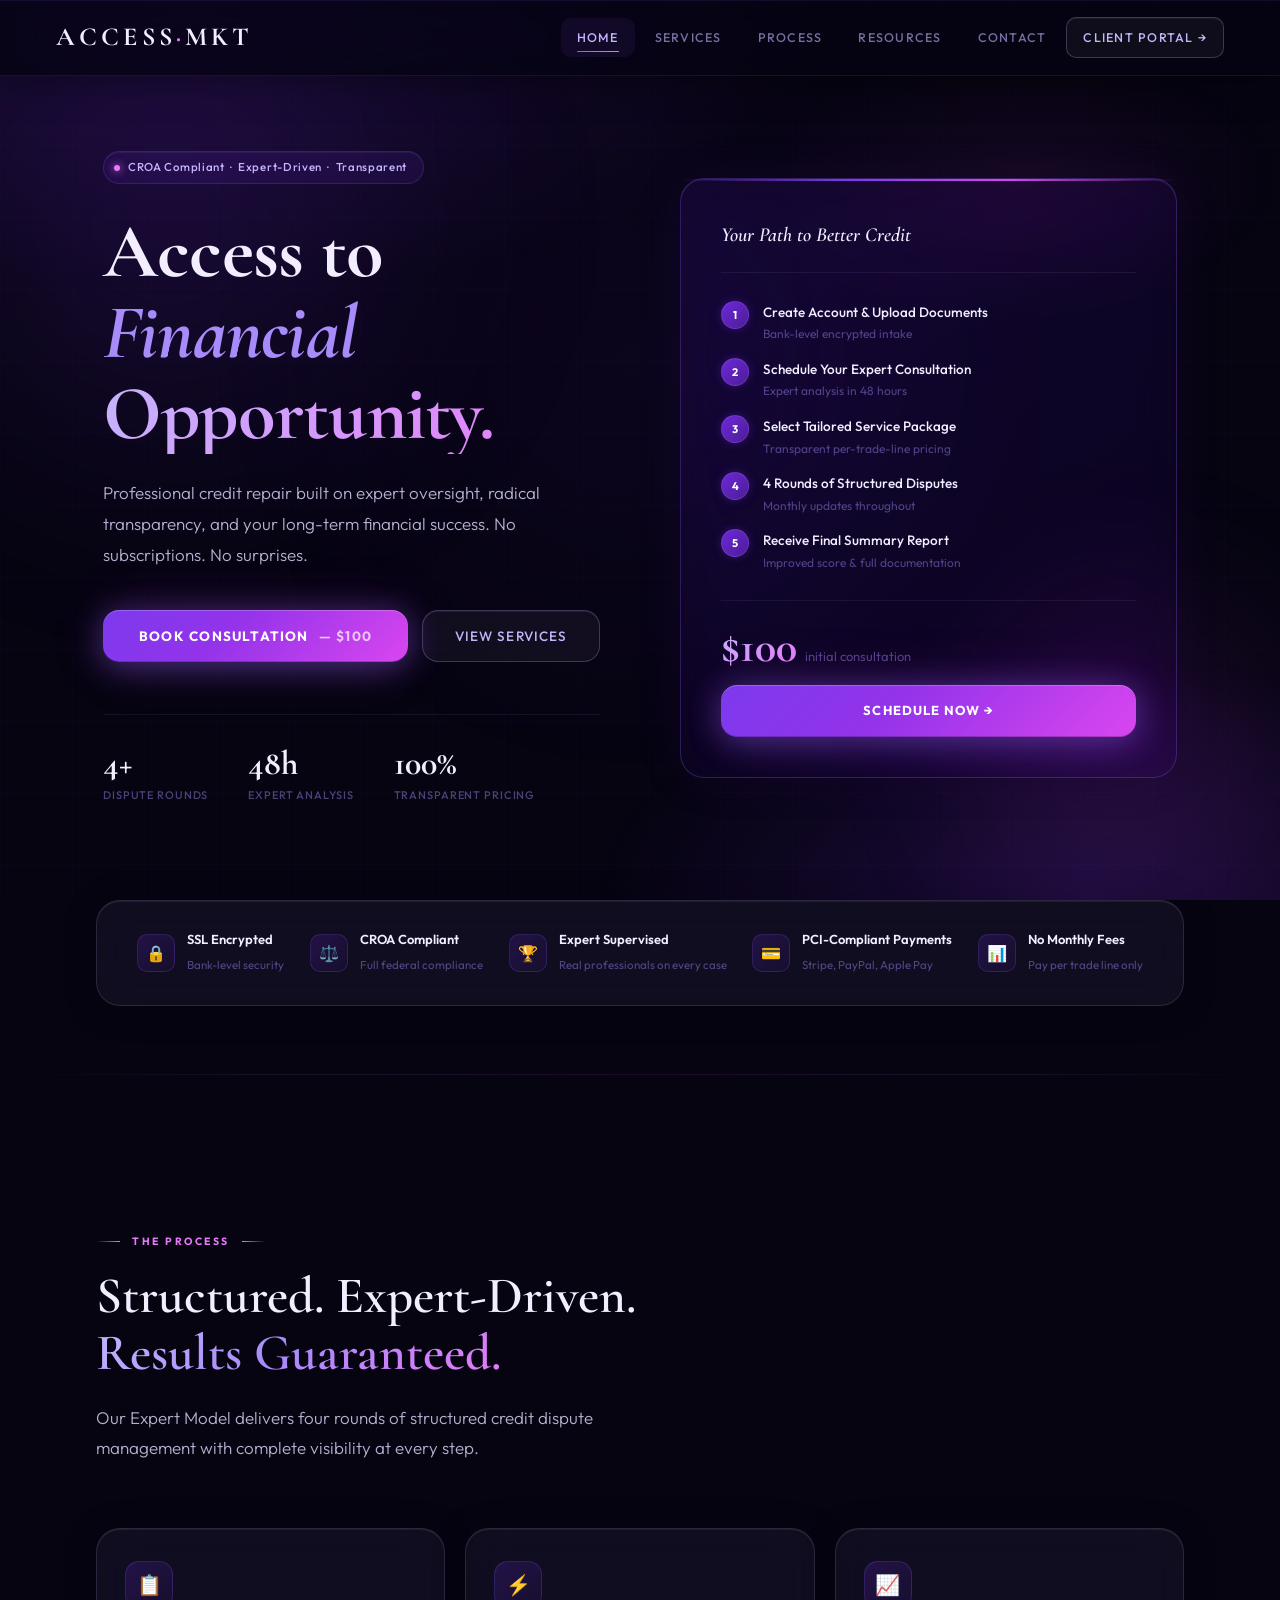
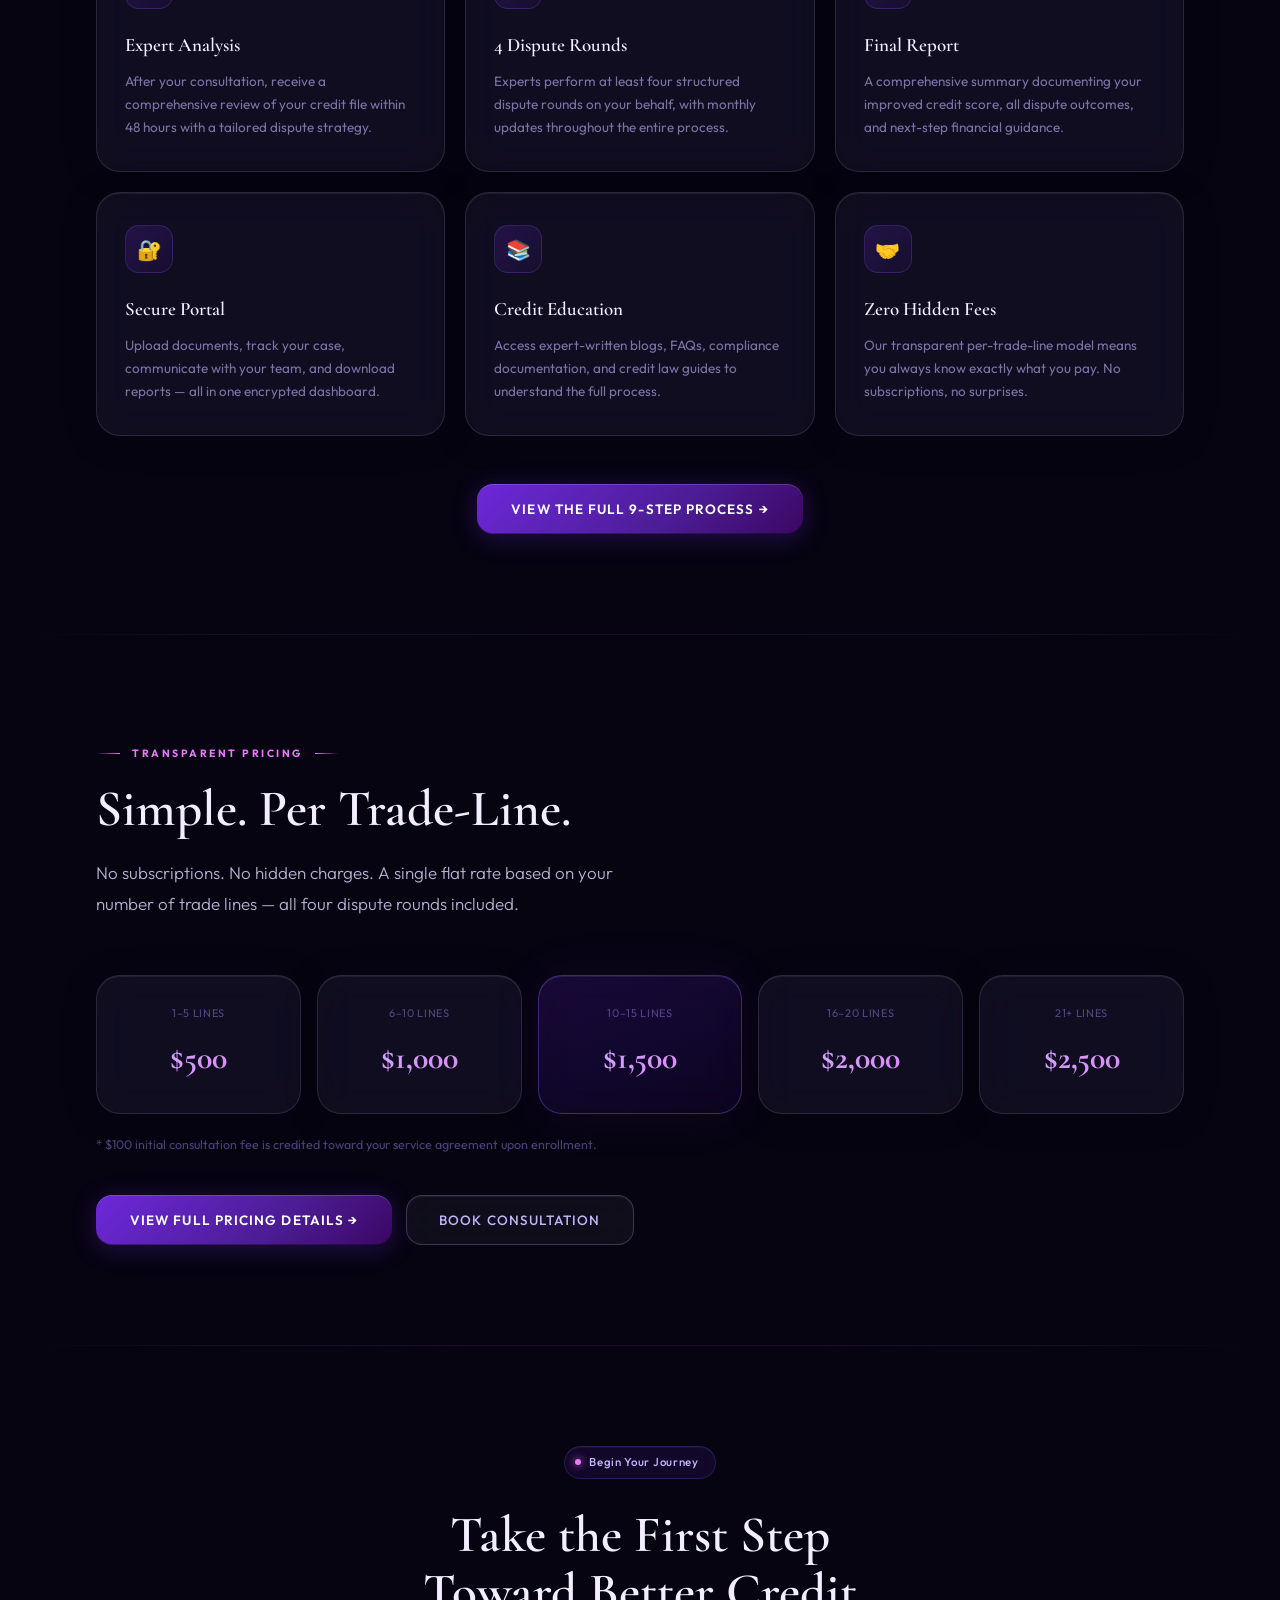
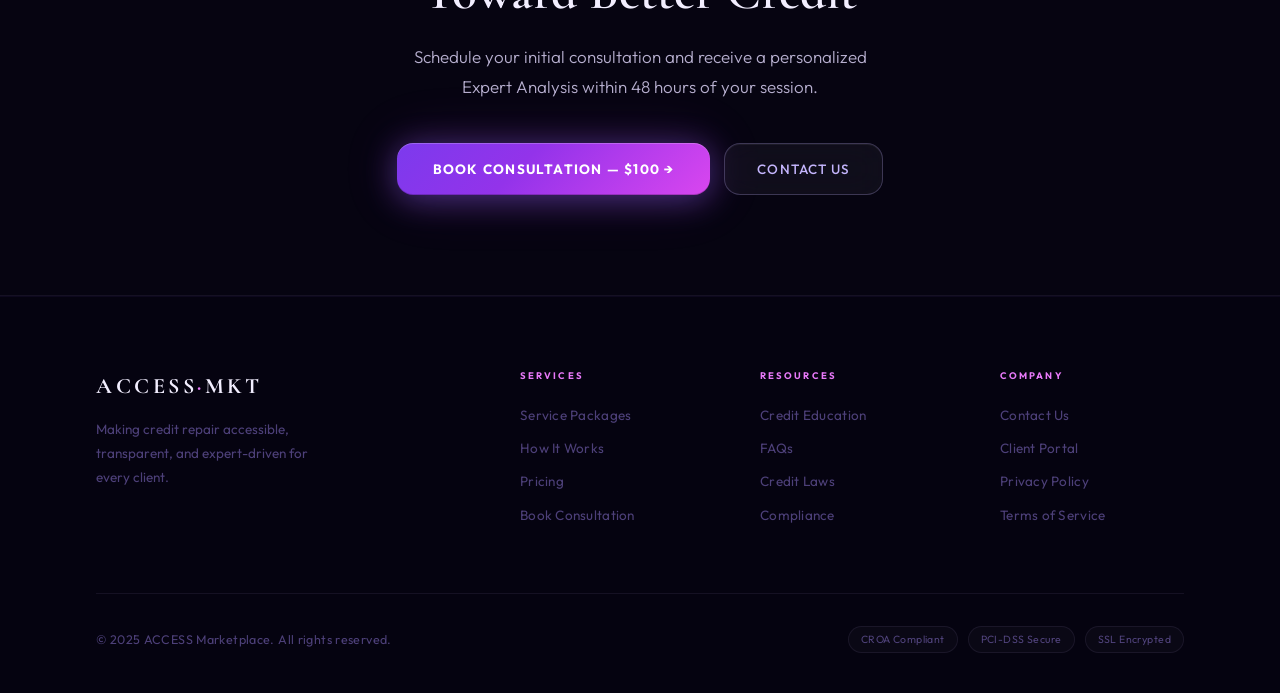
==== index.html @ f8d6dae4 "Add files via upload" ====
<!DOCTYPE html>
<html lang="en">
<head>
  <meta charset="UTF-8"/>
  <meta name="viewport" content="width=device-width, initial-scale=1.0"/>
  <title>ACCESS Marketplace — Financial Opportunity Starts Here</title>
  <link rel="stylesheet" href="styles.css"/>
  <style>

    /* ── HERO ── */
    .hero {
      min-height: calc(100vh - var(--nav-h));
      display: flex;
      align-items: center;
      padding: 60px 0 80px;
      position: relative;
      overflow: hidden;
    }

    .hero-orb-1 {
      position: absolute;
      width: 700px; height: 700px;
      top: -200px; left: -180px;
      background: radial-gradient(circle, rgba(76,29,149,0.30) 0%, transparent 65%);
      filter: blur(80px);
      pointer-events: none;
    }

    .hero-orb-2 {
      position: absolute;
      width: 500px; height: 500px;
      bottom: -100px; right: -100px;
      background: radial-gradient(circle, rgba(217,70,239,0.12) 0%, transparent 65%);
      filter: blur(60px);
      pointer-events: none;
    }

    .hero-layout {
      display: grid;
      grid-template-columns: 1fr 1fr;
      gap: 80px;
      align-items: center;
    }

    .hero-eyebrow { margin-bottom: 28px; }

    h1.display .italic {
      font-style: italic;
      color: var(--p-200);
    }

    h1.display .highlight {
      display: block;
      background: linear-gradient(135deg, var(--p-100) 0%, var(--pk-300) 100%);
      -webkit-background-clip: text;
      -webkit-text-fill-color: transparent;
      background-clip: text;
    }

    .hero-desc {
      margin: 24px 0 40px;
      font-size: 17px;
      color: var(--text-200);
      line-height: 1.8;
      font-weight: 300;
      max-width: 440px;
    }

    .hero-actions { display: flex; gap: 14px; flex-wrap: wrap; margin-bottom: 52px; }

    .hero-stats {
      display: flex;
      gap: 40px;
      padding-top: 32px;
      border-top: 1px solid var(--border-0);
    }

    .stat-val {
      font-family: 'Cormorant Garamond', serif;
      font-size: 34px;
      font-weight: 700;
      color: var(--text-100);
      line-height: 1;
    }

    .stat-label {
      font-size: 11px;
      font-weight: 500;
      letter-spacing: 0.08em;
      color: var(--text-400);
      margin-top: 5px;
      text-transform: uppercase;
    }

    /* ── Hero Card ── */
    .hero-card {
      padding: 40px;
      position: relative;
    }

    /* Pink-purple top edge line */
    .hero-card::before {
      content: '';
      position: absolute;
      top: 0; left: 0; right: 0;
      height: 2px;
      border-radius: 24px 24px 0 0;
      background: linear-gradient(90deg, transparent, var(--p-400), var(--pk-400), transparent);
    }

    .hero-card-label {
      font-family: 'Cormorant Garamond', serif;
      font-size: 20px;
      font-weight: 600;
      color: var(--text-100);
      margin-bottom: 28px;
      padding-bottom: 20px;
      border-bottom: 1px solid var(--border-0);
      font-style: italic;
    }

    .process-mini {
      display: flex;
      flex-direction: column;
      gap: 14px;
      margin-bottom: 28px;
    }

    .pm-row {
      display: flex;
      align-items: flex-start;
      gap: 14px;
    }

    .pm-num {
      width: 28px;
      height: 28px;
      border-radius: 50%;
      background: linear-gradient(135deg, var(--p-500), var(--p-700));
      border: 1px solid rgba(196,181,253,0.15);
      display: flex;
      align-items: center;
      justify-content: center;
      font-size: 11px;
      font-weight: 700;
      color: white;
      flex-shrink: 0;
      box-shadow: 0 0 10px rgba(109,40,217,0.35);
    }

    .pm-title { font-size: 13.5px; font-weight: 500; color: var(--text-100); }
    .pm-sub   { font-size: 12px; color: var(--text-400); margin-top: 1px; }

    .hero-card-price {
      padding-top: 24px;
      border-top: 1px solid var(--border-0);
    }

    .price-row {
      display: flex;
      align-items: baseline;
      gap: 8px;
      margin-bottom: 16px;
    }

    .price-big {
      font-family: 'Cormorant Garamond', serif;
      font-size: 44px;
      font-weight: 700;
      background: linear-gradient(135deg, var(--p-100), var(--pk-300));
      -webkit-background-clip: text;
      -webkit-text-fill-color: transparent;
      background-clip: text;
      line-height: 1;
    }

    .price-note { font-size: 13px; color: var(--text-400); }

    /* ── Trust Bar ── */
    .trust-bar {
      padding: 28px 40px;
      display: flex;
      align-items: center;
      justify-content: space-between;
      gap: 24px;
      flex-wrap: wrap;
      margin: 0 0 0 0;
    }

    .trust-item {
      display: flex;
      align-items: center;
      gap: 12px;
    }

    .trust-ico {
      width: 38px; height: 38px;
      border-radius: 10px;
      background: linear-gradient(135deg, rgba(109,40,217,0.2), rgba(76,29,149,0.1));
      border: 1px solid rgba(139,92,246,0.2);
      display: flex;
      align-items: center;
      justify-content: center;
      font-size: 16px;
      flex-shrink: 0;
    }

    .trust-item strong {
      display: block;
      font-size: 13px;
      font-weight: 600;
      color: var(--text-100);
    }

    .trust-item span {
      font-size: 11.5px;
      color: var(--text-400);
    }

    /* ── Feature Grid ── */
    .feat-grid {
      display: grid;
      grid-template-columns: repeat(3, 1fr);
      gap: 20px;
      margin-top: 64px;
    }

    .feat-card { padding: 32px 28px; }

    .feat-icon {
      width: 48px; height: 48px;
      border-radius: 14px;
      background: linear-gradient(135deg, rgba(109,40,217,0.22), rgba(76,29,149,0.10));
      border: 1px solid rgba(139,92,246,0.22);
      display: flex;
      align-items: center;
      justify-content: center;
      font-size: 20px;
      margin-bottom: 20px;
    }

    .feat-card h3 {
      font-family: 'Cormorant Garamond', serif;
      font-size: 19px;
      font-weight: 600;
      margin-bottom: 10px;
      color: var(--text-100);
    }

    .feat-card p { font-size: 13.5px; color: var(--text-300); line-height: 1.7; }

    /* ── Pricing Preview ── */
    .pricing-row {
      display: flex;
      gap: 16px;
      flex-wrap: wrap;
      margin-top: 56px;
    }

    .p-card {
      flex: 1;
      min-width: 160px;
      padding: 28px 20px;
      text-align: center;
    }

    .p-card.featured {
      background: linear-gradient(160deg, rgba(109,40,217,0.18), rgba(76,29,149,0.08));
      border-color: rgba(139,92,246,0.38);
    }

    .p-range { font-size: 11px; color: var(--text-400); letter-spacing: 0.06em; margin-bottom: 10px; text-transform: uppercase; }

    .p-val {
      font-family: 'Cormorant Garamond', serif;
      font-size: 32px;
      font-weight: 700;
      background: linear-gradient(135deg, var(--p-100), var(--pk-300));
      -webkit-background-clip: text;
      -webkit-text-fill-color: transparent;
      background-clip: text;
    }

  </style>
</head>
<body>

<!-- NAV -->
<nav>
  <a href="index.html" class="nav-logo">ACCESS<span class="dot">·</span>MKT</a>
  <ul class="nav-links">
    <li><a href="index.html" class="active">Home</a></li>
    <li><a href="services.html">Services</a></li>
    <li><a href="process.html">Process</a></li>
    <li><a href="education.html">Resources</a></li>
    <li><a href="contact.html">Contact</a></li>
    <li><a href="portal.html" class="nav-portal">Client Portal &rarr;</a></li>
  </ul>
</nav>

<div class="page-wrap">

  <!-- HERO -->
  <section style="padding: 0;">
    <div class="hero">
      <div class="hero-orb-1"></div>
      <div class="hero-orb-2"></div>
      <div class="container">
        <div class="hero-layout">

          <div class="anim">
            <div class="badge hero-eyebrow">
              <span class="badge-dot"></span>
              CROA Compliant &nbsp;·&nbsp; Expert-Driven &nbsp;·&nbsp; Transparent
            </div>
            <h1 class="display">
              Access to<br/>
              <span class="italic">Financial</span><br/>
              <span class="highlight">Opportunity.</span>
            </h1>
            <p class="hero-desc">Professional credit repair built on expert oversight, radical transparency, and your long-term financial success. No subscriptions. No surprises.</p>
            <div class="hero-actions">
              <a href="portal.html" class="btn-accent">Book Consultation <span style="opacity:.7">— $100</span></a>
              <a href="services.html" class="btn-secondary">View Services</a>
            </div>
            <div class="hero-stats">
              <div>
                <div class="stat-val">4+</div>
                <div class="stat-label">Dispute Rounds</div>
              </div>
              <div>
                <div class="stat-val">48h</div>
                <div class="stat-label">Expert Analysis</div>
              </div>
              <div>
                <div class="stat-val">100%</div>
                <div class="stat-label">Transparent Pricing</div>
              </div>
            </div>
          </div>

          <div class="glass glass-accent hero-card anim anim-2">
            <div class="hero-card-label">Your Path to Better Credit</div>
            <div class="process-mini">
              <div class="pm-row">
                <div class="pm-num">1</div>
                <div>
                  <div class="pm-title">Create Account &amp; Upload Documents</div>
                  <div class="pm-sub">Bank-level encrypted intake</div>
                </div>
              </div>
              <div class="pm-row">
                <div class="pm-num">2</div>
                <div>
                  <div class="pm-title">Schedule Your Expert Consultation</div>
                  <div class="pm-sub">Expert analysis in 48 hours</div>
                </div>
              </div>
              <div class="pm-row">
                <div class="pm-num">3</div>
                <div>
                  <div class="pm-title">Select Tailored Service Package</div>
                  <div class="pm-sub">Transparent per-trade-line pricing</div>
                </div>
              </div>
              <div class="pm-row">
                <div class="pm-num">4</div>
                <div>
                  <div class="pm-title">4 Rounds of Structured Disputes</div>
                  <div class="pm-sub">Monthly updates throughout</div>
                </div>
              </div>
              <div class="pm-row">
                <div class="pm-num">5</div>
                <div>
                  <div class="pm-title">Receive Final Summary Report</div>
                  <div class="pm-sub">Improved score &amp; full documentation</div>
                </div>
              </div>
            </div>
            <div class="hero-card-price">
              <div class="price-row">
                <span class="price-big">$100</span>
                <span class="price-note">initial consultation</span>
              </div>
              <a href="portal.html" class="btn-accent" style="width:100%; font-size:13px;">Schedule Now &rarr;</a>
            </div>
          </div>

        </div>
      </div>
    </div>
  </section>

  <!-- TRUST BAR -->
  <div class="container" style="padding-bottom: 20px;">
    <div class="glass static trust-bar anim anim-1">
      <div class="trust-item">
        <div class="trust-ico">🔒</div>
        <div><strong>SSL Encrypted</strong><span>Bank-level security</span></div>
      </div>
      <div class="trust-item">
        <div class="trust-ico">⚖️</div>
        <div><strong>CROA Compliant</strong><span>Full federal compliance</span></div>
      </div>
      <div class="trust-item">
        <div class="trust-ico">🏆</div>
        <div><strong>Expert Supervised</strong><span>Real professionals on every case</span></div>
      </div>
      <div class="trust-item">
        <div class="trust-ico">💳</div>
        <div><strong>PCI-Compliant Payments</strong><span>Stripe, PayPal, Apple Pay</span></div>
      </div>
      <div class="trust-item">
        <div class="trust-ico">📊</div>
        <div><strong>No Monthly Fees</strong><span>Pay per trade line only</span></div>
      </div>
    </div>
  </div>

  <div class="divider" style="margin: 48px 0;"></div>

  <!-- FEATURES -->
  <section class="section">
    <div class="container">
      <div class="eyebrow">The Process</div>
      <h2 class="heading">Structured. Expert-Driven.<br/><span class="grad">Results Guaranteed.</span></h2>
      <p class="lead" style="margin-top: 20px; max-width: 520px;">Our Expert Model delivers four rounds of structured credit dispute management with complete visibility at every step.</p>

      <div class="feat-grid">
        <div class="glass feat-card anim anim-1">
          <div class="feat-icon">📋</div>
          <h3>Expert Analysis</h3>
          <p>After your consultation, receive a comprehensive review of your credit file within 48 hours with a tailored dispute strategy.</p>
        </div>
        <div class="glass feat-card anim anim-2">
          <div class="feat-icon">⚡</div>
          <h3>4 Dispute Rounds</h3>
          <p>Experts perform at least four structured dispute rounds on your behalf, with monthly updates throughout the entire process.</p>
        </div>
        <div class="glass feat-card anim anim-3">
          <div class="feat-icon">📈</div>
          <h3>Final Report</h3>
          <p>A comprehensive summary documenting your improved credit score, all dispute outcomes, and next-step financial guidance.</p>
        </div>
        <div class="glass feat-card anim anim-1">
          <div class="feat-icon">🔐</div>
          <h3>Secure Portal</h3>
          <p>Upload documents, track your case, communicate with your team, and download reports — all in one encrypted dashboard.</p>
        </div>
        <div class="glass feat-card anim anim-2">
          <div class="feat-icon">📚</div>
          <h3>Credit Education</h3>
          <p>Access expert-written blogs, FAQs, compliance documentation, and credit law guides to understand the full process.</p>
        </div>
        <div class="glass feat-card anim anim-3">
          <div class="feat-icon">🤝</div>
          <h3>Zero Hidden Fees</h3>
          <p>Our transparent per-trade-line model means you always know exactly what you pay. No subscriptions, no surprises.</p>
        </div>
      </div>

      <div style="margin-top: 48px; text-align:center;">
        <a href="process.html" class="btn-primary">View the Full 9-Step Process &rarr;</a>
      </div>
    </div>
  </section>

  <div class="divider"></div>

  <!-- PRICING PREVIEW -->
  <section class="section">
    <div class="container">
      <div class="eyebrow">Transparent Pricing</div>
      <h2 class="heading">Simple. Per Trade-Line.</h2>
      <p class="lead" style="margin-top: 20px; max-width: 520px;">No subscriptions. No hidden charges. A single flat rate based on your number of trade lines — all four dispute rounds included.</p>

      <div class="pricing-row">
        <div class="glass p-card anim anim-1">
          <div class="p-range">1–5 Lines</div>
          <div class="p-val">$500</div>
        </div>
        <div class="glass p-card anim anim-2">
          <div class="p-range">6–10 Lines</div>
          <div class="p-val">$1,000</div>
        </div>
        <div class="glass glass-accent p-card featured anim anim-3">
          <div class="p-range">10–15 Lines</div>
          <div class="p-val">$1,500</div>
        </div>
        <div class="glass p-card anim anim-4">
          <div class="p-range">16–20 Lines</div>
          <div class="p-val">$2,000</div>
        </div>
        <div class="glass p-card anim anim-5">
          <div class="p-range">21+ Lines</div>
          <div class="p-val">$2,500</div>
        </div>
      </div>

      <p style="margin-top: 20px; font-size: 12.5px; color: var(--text-400);">
        * $100 initial consultation fee is credited toward your service agreement upon enrollment.
      </p>

      <div style="margin-top: 40px; display:flex; gap: 14px; flex-wrap:wrap;">
        <a href="services.html" class="btn-primary">View Full Pricing Details &rarr;</a>
        <a href="portal.html" class="btn-secondary">Book Consultation</a>
      </div>
    </div>
  </section>

  <div class="divider"></div>

  <!-- CTA SECTION -->
  <section class="section" style="text-align:center;">
    <div class="container">
      <div class="badge" style="margin: 0 auto 28px;"><span class="badge-dot"></span> Begin Your Journey</div>
      <h2 class="heading" style="max-width: 540px; margin: 0 auto 20px;">Take the First Step<br/>Toward Better Credit</h2>
      <p class="lead" style="max-width: 460px; margin: 0 auto 40px;">Schedule your initial consultation and receive a personalized Expert Analysis within 48 hours of your session.</p>
      <div style="display:flex; gap: 14px; justify-content:center; flex-wrap:wrap;">
        <a href="portal.html" class="btn-accent">Book Consultation — $100 &rarr;</a>
        <a href="contact.html" class="btn-secondary">Contact Us</a>
      </div>
    </div>
  </section>

</div>

<footer>
  <div class="footer-inner">
    <div class="footer-grid">
      <div>
        <a href="index.html" class="nav-logo" style="font-size: 22px;">ACCESS<span class="dot">·</span>MKT</a>
        <p class="footer-brand-desc">Making credit repair accessible, transparent, and expert-driven for every client.</p>
      </div>
      <div>
        <div class="footer-col-title">Services</div>
        <div class="footer-col">
          <a href="services.html">Service Packages</a>
          <a href="process.html">How It Works</a>
          <a href="services.html">Pricing</a>
          <a href="portal.html">Book Consultation</a>
        </div>
      </div>
      <div>
        <div class="footer-col-title">Resources</div>
        <div class="footer-col">
          <a href="education.html">Credit Education</a>
          <a href="education.html">FAQs</a>
          <a href="education.html">Credit Laws</a>
          <a href="education.html">Compliance</a>
        </div>
      </div>
      <div>
        <div class="footer-col-title">Company</div>
        <div class="footer-col">
          <a href="contact.html">Contact Us</a>
          <a href="portal.html">Client Portal</a>
          <a href="#">Privacy Policy</a>
          <a href="#">Terms of Service</a>
        </div>
      </div>
    </div>
    <div class="footer-bottom">
      <p>&copy; 2025 ACCESS Marketplace. All rights reserved.</p>
      <div class="trust-chips">
        <span class="trust-chip">CROA Compliant</span>
        <span class="trust-chip">PCI-DSS Secure</span>
        <span class="trust-chip">SSL Encrypted</span>
      </div>
    </div>
  </div>
</footer>

</body>
</html>
---- styles.css ----
@import url('https://fonts.googleapis.com/css2?family=Cormorant+Garamond:ital,wght@0,300;0,400;0,600;0,700;1,400;1,600&family=Outfit:wght@300;400;500;600;700&display=swap');

/* ============================================================
   DESIGN SYSTEM — ACCESS MARKETPLACE
   Palette: Deep Purple · Royal Purple · Violet · Whisper Pink
   ============================================================ */

:root {
  --ink:        #060411;
  --ink-2:      #0c0820;
  --ink-3:      #120d2e;
  --p-900:      #2e1065;
  --p-700:      #4c1d95;
  --p-600:      #5b21b6;
  --p-500:      #6d28d9;
  --p-400:      #7c3aed;
  --p-300:      #8b5cf6;
  --p-200:      #a78bfa;
  --p-100:      #c4b5fd;
  --p-50:       #ede9fe;
  --pk-400:     #d946ef;
  --pk-300:     #e879f9;
  --pk-100:     #f5d0fe;
  --pk-glow:    rgba(217, 70, 239, 0.18);
  --glass-0:    rgba(255, 255, 255, 0.025);
  --glass-1:    rgba(255, 255, 255, 0.045);
  --glass-2:    rgba(255, 255, 255, 0.07);
  --glass-3:    rgba(255, 255, 255, 0.10);
  --border-0:   rgba(196, 181, 253, 0.08);
  --border-1:   rgba(196, 181, 253, 0.15);
  --border-2:   rgba(196, 181, 253, 0.25);
  --border-3:   rgba(196, 181, 253, 0.40);
  --text-100:   #f2eeff;
  --text-200:   rgba(228, 219, 255, 0.80);
  --text-300:   rgba(196, 181, 253, 0.60);
  --text-400:   rgba(167, 139, 250, 0.45);
  --glow-p:     rgba(109, 40, 217, 0.45);
  --glow-p-sm:  rgba(109, 40, 217, 0.25);
  --glow-pk:    rgba(232, 121, 249, 0.30);
  --nav-h: 76px;
  --r-sm: 10px;
  --r-md: 16px;
  --r-lg: 24px;
}

*, *::before, *::after { box-sizing: border-box; margin: 0; padding: 0; }
html { scroll-behavior: smooth; }

body {
  background: var(--ink);
  color: var(--text-100);
  font-family: 'Outfit', sans-serif;
  font-weight: 400;
  line-height: 1.65;
  min-height: 100vh;
  overflow-x: hidden;
}

/* Multi-layer atmospheric depth */
body::before {
  content: '';
  position: fixed;
  inset: 0;
  background:
    radial-gradient(ellipse 90% 60% at 15% 0%,   rgba(76,29,149,0.30) 0%, transparent 55%),
    radial-gradient(ellipse 70% 50% at 85% 100%,  rgba(109,40,217,0.22) 0%, transparent 55%),
    radial-gradient(ellipse 50% 70% at 50% 40%,   rgba(46,16,101,0.15) 0%, transparent 65%),
    radial-gradient(ellipse 40% 30% at 80% 20%,   rgba(217,70,239,0.07) 0%, transparent 50%);
  pointer-events: none;
  z-index: 0;
}

/* Subtle grid overlay */
body::after {
  content: '';
  position: fixed;
  inset: 0;
  background-image:
    linear-gradient(rgba(139,92,246,0.025) 1px, transparent 1px),
    linear-gradient(90deg, rgba(139,92,246,0.025) 1px, transparent 1px);
  background-size: 72px 72px;
  pointer-events: none;
  z-index: 0;
}

/* ================================================================
   NAVIGATION
   ================================================================ */
nav {
  position: fixed;
  top: 0; left: 0; right: 0;
  height: var(--nav-h);
  z-index: 1000;
  display: flex;
  align-items: center;
  justify-content: space-between;
  padding: 0 56px;
  background: rgba(6, 4, 17, 0.80);
  backdrop-filter: blur(32px) saturate(200%);
  -webkit-backdrop-filter: blur(32px) saturate(200%);
  border-bottom: 1px solid var(--border-0);
  box-shadow:
    inset 0 1px 0 rgba(139,92,246,0.10),
    0 4px 40px rgba(0,0,0,0.45);
}

.nav-logo {
  font-family: 'Cormorant Garamond', serif;
  font-size: 26px;
  font-weight: 700;
  color: var(--text-100);
  text-decoration: none;
  letter-spacing: 0.16em;
  text-transform: uppercase;
  transition: color 0.2s;
}

.nav-logo .dot {
  color: var(--pk-300);
  text-shadow: 0 0 14px var(--pk-glow), 0 0 28px var(--pk-glow);
}

.nav-links {
  display: flex;
  align-items: center;
  gap: 4px;
  list-style: none;
}

.nav-links li a {
  position: relative;
  display: inline-flex;
  align-items: center;
  color: var(--text-300);
  text-decoration: none;
  font-size: 12.5px;
  font-weight: 500;
  letter-spacing: 0.10em;
  text-transform: uppercase;
  padding: 9px 16px;
  border-radius: var(--r-sm);
  transition: color 0.25s, background 0.25s;
}

/* Sliding underline */
.nav-links li a::after {
  content: '';
  position: absolute;
  bottom: 5px;
  left: 16px;
  right: 16px;
  height: 1px;
  background: linear-gradient(90deg, var(--p-300), var(--pk-300));
  transform: scaleX(0);
  transform-origin: center;
  transition: transform 0.3s cubic-bezier(.4,0,.2,1);
  border-radius: 2px;
}

.nav-links li a:hover,
.nav-links li a.active {
  color: var(--p-100);
  background: rgba(139,92,246,0.07);
}

.nav-links li a:hover::after,
.nav-links li a.active::after {
  transform: scaleX(1);
}

/* Portal CTA button */
.nav-portal {
  display: inline-flex;
  align-items: center;
  gap: 8px;
  padding: 9px 20px;
  border-radius: var(--r-sm);
  font-size: 12.5px;
  font-weight: 600;
  letter-spacing: 0.08em;
  text-transform: uppercase;
  color: var(--p-100) !important;
  text-decoration: none;
  background: var(--glass-1) !important;
  border: 1px solid var(--border-2) !important;
  backdrop-filter: blur(8px);
  transition: all 0.3s;
  box-shadow: inset 0 1px 0 rgba(255,255,255,0.06);
}

.nav-portal::after { display: none !important; }

.nav-portal:hover {
  background: var(--glass-2) !important;
  border-color: rgba(139,92,246,0.45) !important;
  color: white !important;
  box-shadow:
    inset 0 1px 0 rgba(255,255,255,0.10),
    0 0 20px rgba(109,40,217,0.20) !important;
  transform: none;
}

/* ================================================================
   BUTTONS
   ================================================================ */

/* Primary — deep purple shimmer */
.btn-primary {
  display: inline-flex;
  align-items: center;
  justify-content: center;
  gap: 10px;
  position: relative;
  padding: 14px 34px;
  border: none;
  border-radius: var(--r-md);
  font-family: 'Outfit', sans-serif;
  font-size: 13.5px;
  font-weight: 600;
  letter-spacing: 0.08em;
  text-transform: uppercase;
  color: white;
  text-decoration: none;
  cursor: pointer;
  overflow: hidden;
  background: linear-gradient(135deg, var(--p-500) 0%, var(--p-700) 60%, #3b0764 100%);
  box-shadow:
    inset 0 1px 0 rgba(196,181,253,0.22),
    inset 0 -1px 0 rgba(0,0,0,0.35),
    0 4px 24px rgba(109,40,217,0.30),
    0 1px 4px rgba(0,0,0,0.5);
  transition: transform 0.3s cubic-bezier(.4,0,.2,1), box-shadow 0.3s;
}

.btn-primary::before {
  content: '';
  position: absolute;
  inset: 0;
  background: linear-gradient(105deg, transparent 30%, rgba(255,255,255,0.13) 50%, transparent 70%);
  transform: translateX(-100%);
  transition: transform 0.55s ease;
}

.btn-primary:hover::before { transform: translateX(100%); }

.btn-primary:hover {
  transform: translateY(-2px);
  box-shadow:
    inset 0 1px 0 rgba(196,181,253,0.28),
    inset 0 -1px 0 rgba(0,0,0,0.35),
    0 8px 36px rgba(109,40,217,0.50),
    0 2px 8px rgba(0,0,0,0.4);
}

.btn-primary:active { transform: translateY(0px); }

/* Secondary — glass panel */
.btn-secondary {
  display: inline-flex;
  align-items: center;
  justify-content: center;
  gap: 10px;
  position: relative;
  padding: 13px 32px;
  border-radius: var(--r-md);
  font-family: 'Outfit', sans-serif;
  font-size: 13.5px;
  font-weight: 500;
  letter-spacing: 0.08em;
  text-transform: uppercase;
  color: var(--p-100);
  text-decoration: none;
  cursor: pointer;
  background: var(--glass-1);
  border: 1px solid var(--border-2);
  backdrop-filter: blur(16px);
  transition: all 0.3s cubic-bezier(.4,0,.2,1);
  box-shadow: inset 0 1px 0 rgba(255,255,255,0.06);
}

.btn-secondary:hover {
  background: var(--glass-2);
  border-color: var(--border-3);
  color: white;
  transform: translateY(-2px);
  box-shadow:
    inset 0 1px 0 rgba(255,255,255,0.10),
    0 6px 28px rgba(0,0,0,0.3),
    0 0 0 1px rgba(139,92,246,0.18);
}

/* Accent — violet-to-pink gradient */
.btn-accent {
  display: inline-flex;
  align-items: center;
  justify-content: center;
  gap: 10px;
  position: relative;
  padding: 15px 36px;
  border: none;
  border-radius: var(--r-md);
  font-family: 'Outfit', sans-serif;
  font-size: 13.5px;
  font-weight: 700;
  letter-spacing: 0.09em;
  text-transform: uppercase;
  color: white;
  text-decoration: none;
  cursor: pointer;
  overflow: hidden;
  background: linear-gradient(135deg, var(--p-400) 0%, #9333ea 40%, var(--pk-400) 100%);
  box-shadow:
    inset 0 1px 0 rgba(255,255,255,0.22),
    inset 0 -1px 0 rgba(0,0,0,0.2),
    0 4px 32px rgba(139,92,246,0.45),
    0 0 60px rgba(217,70,239,0.15);
  transition: transform 0.3s cubic-bezier(.4,0,.2,1), box-shadow 0.3s;
}

.btn-accent::before {
  content: '';
  position: absolute;
  inset: 0;
  background: linear-gradient(105deg, transparent 30%, rgba(255,255,255,0.18) 50%, transparent 70%);
  transform: translateX(-100%);
  transition: transform 0.55s ease;
}

.btn-accent:hover::before { transform: translateX(100%); }

.btn-accent:hover {
  transform: translateY(-3px);
  box-shadow:
    inset 0 1px 0 rgba(255,255,255,0.28),
    inset 0 -1px 0 rgba(0,0,0,0.2),
    0 12px 48px rgba(139,92,246,0.60),
    0 0 70px rgba(217,70,239,0.25);
}

.btn-accent:active { transform: translateY(0); }

/* Ghost */
.btn-ghost {
  display: inline-flex;
  align-items: center;
  justify-content: center;
  gap: 8px;
  padding: 11px 24px;
  border-radius: var(--r-md);
  font-family: 'Outfit', sans-serif;
  font-size: 13px;
  font-weight: 500;
  letter-spacing: 0.06em;
  text-transform: uppercase;
  color: var(--text-300);
  text-decoration: none;
  cursor: pointer;
  background: transparent;
  border: 1px solid var(--border-1);
  transition: all 0.25s;
}

.btn-ghost:hover {
  border-color: var(--border-2);
  color: var(--p-100);
  background: var(--glass-0);
}

/* ================================================================
   GLASS CARDS
   ================================================================ */
.glass {
  background: var(--glass-1);
  border: 1px solid var(--border-1);
  border-radius: var(--r-lg);
  backdrop-filter: blur(20px) saturate(160%);
  -webkit-backdrop-filter: blur(20px) saturate(160%);
  box-shadow:
    inset 0 1px 0 rgba(255,255,255,0.07),
    0 4px 32px rgba(0,0,0,0.25);
  transition: all 0.35s cubic-bezier(.4,0,.2,1);
}

.glass:hover {
  background: var(--glass-2);
  border-color: var(--border-2);
  box-shadow:
    inset 0 1px 0 rgba(255,255,255,0.10),
    0 8px 48px rgba(0,0,0,0.30),
    0 0 0 1px rgba(139,92,246,0.08);
  transform: translateY(-3px);
}

.glass.static:hover { transform: none; }

.glass-accent {
  background: linear-gradient(145deg, rgba(109,40,217,0.10), rgba(76,29,149,0.05));
  border-color: rgba(139,92,246,0.28);
  box-shadow:
    inset 0 1px 0 rgba(196,181,253,0.10),
    0 0 48px rgba(109,40,217,0.10),
    0 4px 32px rgba(0,0,0,0.25);
}

/* ================================================================
   LAYOUT
   ================================================================ */
.page-wrap {
  position: relative;
  z-index: 1;
  padding-top: var(--nav-h);
}

.container {
  max-width: 1200px;
  margin: 0 auto;
  padding: 0 56px;
}

section.section { padding: 100px 0; }

/* ================================================================
   TYPOGRAPHY
   ================================================================ */
.eyebrow {
  display: inline-flex;
  align-items: center;
  gap: 12px;
  font-size: 10.5px;
  font-weight: 700;
  letter-spacing: 0.24em;
  text-transform: uppercase;
  color: var(--pk-300);
  margin-bottom: 18px;
}

.eyebrow::before,
.eyebrow::after {
  content: '';
  display: block;
  width: 24px;
  height: 1px;
}

.eyebrow::before { background: linear-gradient(90deg, transparent, var(--pk-300)); }
.eyebrow::after  { background: linear-gradient(90deg, var(--pk-300), transparent); }

h1.display {
  font-family: 'Cormorant Garamond', serif;
  font-size: clamp(44px, 6vw, 80px);
  font-weight: 700;
  line-height: 1.05;
  color: var(--text-100);
  letter-spacing: -0.01em;
}

h2.heading {
  font-family: 'Cormorant Garamond', serif;
  font-size: clamp(30px, 4vw, 52px);
  font-weight: 600;
  line-height: 1.12;
  color: var(--text-100);
}

h3.subheading {
  font-family: 'Cormorant Garamond', serif;
  font-size: clamp(20px, 2.5vw, 26px);
  font-weight: 600;
  line-height: 1.2;
  color: var(--text-100);
}

.lead {
  font-size: 17px;
  color: var(--text-200);
  line-height: 1.8;
  font-weight: 300;
}

.body-sm { font-size: 14px; color: var(--text-300); line-height: 1.7; }

.grad {
  background: linear-gradient(135deg, var(--p-100) 0%, var(--p-200) 45%, var(--pk-300) 100%);
  -webkit-background-clip: text;
  -webkit-text-fill-color: transparent;
  background-clip: text;
}

/* ================================================================
   BADGE / PILL
   ================================================================ */
.badge {
  display: inline-flex;
  align-items: center;
  gap: 8px;
  padding: 6px 16px 6px 10px;
  background: rgba(109,40,217,0.12);
  border: 1px solid rgba(139,92,246,0.22);
  border-radius: 100px;
  font-size: 11.5px;
  font-weight: 500;
  letter-spacing: 0.06em;
  color: var(--p-100);
  backdrop-filter: blur(8px);
  box-shadow: inset 0 1px 0 rgba(255,255,255,0.05);
}

.badge-dot {
  width: 6px;
  height: 6px;
  border-radius: 50%;
  background: var(--pk-300);
  box-shadow: 0 0 8px var(--pk-300), 0 0 16px var(--pk-glow);
  animation: throb 2.5s ease-in-out infinite;
  flex-shrink: 0;
}

@keyframes throb {
  0%, 100% { transform: scale(1); opacity: 1; }
  50% { transform: scale(0.65); opacity: 0.5; }
}

/* ================================================================
   DIVIDER
   ================================================================ */
.divider {
  height: 1px;
  background: linear-gradient(90deg,
    transparent 0%,
    var(--border-0) 20%,
    rgba(217,70,239,0.10) 50%,
    var(--border-0) 80%,
    transparent 100%);
}

/* ================================================================
   FOOTER
   ================================================================ */
footer {
  position: relative;
  z-index: 1;
  padding: 72px 0 40px;
  background: rgba(6,4,17,0.85);
  backdrop-filter: blur(28px);
  border-top: 1px solid var(--border-0);
  box-shadow: inset 0 1px 0 rgba(139,92,246,0.06);
}

.footer-inner {
  max-width: 1200px;
  margin: 0 auto;
  padding: 0 56px;
}

.footer-grid {
  display: grid;
  grid-template-columns: 2fr 1fr 1fr 1fr;
  gap: 56px;
  margin-bottom: 56px;
}

.footer-brand-desc {
  color: var(--text-400);
  font-size: 13.5px;
  line-height: 1.75;
  margin-top: 14px;
  max-width: 240px;
}

.footer-col-title {
  font-size: 9.5px;
  font-weight: 700;
  letter-spacing: 0.22em;
  text-transform: uppercase;
  color: var(--pk-300);
  margin-bottom: 20px;
}

.footer-col a {
  display: flex;
  align-items: center;
  gap: 0;
  color: var(--text-400);
  text-decoration: none;
  font-size: 13.5px;
  margin-bottom: 11px;
  letter-spacing: 0.02em;
  transition: color 0.2s, gap 0.2s;
}

.footer-col a::before {
  content: '›';
  opacity: 0;
  width: 0;
  overflow: hidden;
  color: var(--pk-300);
  transition: opacity 0.2s, width 0.2s;
}

.footer-col a:hover {
  color: var(--p-100);
}

.footer-col a:hover::before {
  opacity: 1;
  width: 14px;
}

.footer-bottom {
  padding-top: 32px;
  border-top: 1px solid var(--border-0);
  display: flex;
  justify-content: space-between;
  align-items: center;
}

.footer-bottom p { color: var(--text-400); font-size: 12.5px; letter-spacing: 0.03em; }

.trust-chips {
  display: flex;
  gap: 10px;
}

.trust-chip {
  padding: 4px 12px;
  background: var(--glass-0);
  border: 1px solid var(--border-0);
  border-radius: 100px;
  font-size: 10.5px;
  color: var(--text-400);
  letter-spacing: 0.04em;
}

/* ================================================================
   PAGE HERO
   ================================================================ */
.page-hero {
  padding: 100px 0 72px;
  text-align: center;
}

/* ================================================================
   ANIMATIONS
   ================================================================ */
@keyframes fadeUp {
  from { opacity: 0; transform: translateY(30px); }
  to   { opacity: 1; transform: translateY(0); }
}

.anim  { animation: fadeUp 0.75s cubic-bezier(.4,0,.2,1) both; }
.anim-1 { animation-delay: 0.08s; }
.anim-2 { animation-delay: 0.18s; }
.anim-3 { animation-delay: 0.28s; }
.anim-4 { animation-delay: 0.38s; }
.anim-5 { animation-delay: 0.48s; }

/* ================================================================
   FORM FIELDS
   ================================================================ */
.field-label {
  display: block;
  font-size: 11px;
  font-weight: 600;
  letter-spacing: 0.10em;
  text-transform: uppercase;
  color: var(--text-300);
  margin-bottom: 8px;
}

.field {
  width: 100%;
  background: rgba(12, 8, 32, 0.65);
  border: 1px solid var(--border-1);
  border-radius: var(--r-sm);
  padding: 13px 16px;
  font-family: 'Outfit', sans-serif;
  font-size: 14.5px;
  color: var(--text-100);
  outline: none;
  transition: border-color 0.25s, box-shadow 0.25s;
  resize: vertical;
  appearance: none;
  -webkit-appearance: none;
}

.field::placeholder { color: var(--text-400); }

.field:focus {
  border-color: rgba(139,92,246,0.55);
  box-shadow:
    0 0 0 3px rgba(109,40,217,0.10),
    inset 0 1px 0 rgba(255,255,255,0.03);
}

.field option { background: #120d2e; color: var(--text-100); }

/* ================================================================
   RESPONSIVE
   ================================================================ */
@media (max-width: 960px) {
  nav { padding: 0 24px; }
  .nav-links { display: none; }
  .container { padding: 0 24px; }
  .footer-grid { grid-template-columns: 1fr 1fr; gap: 32px; }
  .footer-inner { padding: 0 24px; }
  .page-hero { padding: 72px 0 48px; }
}
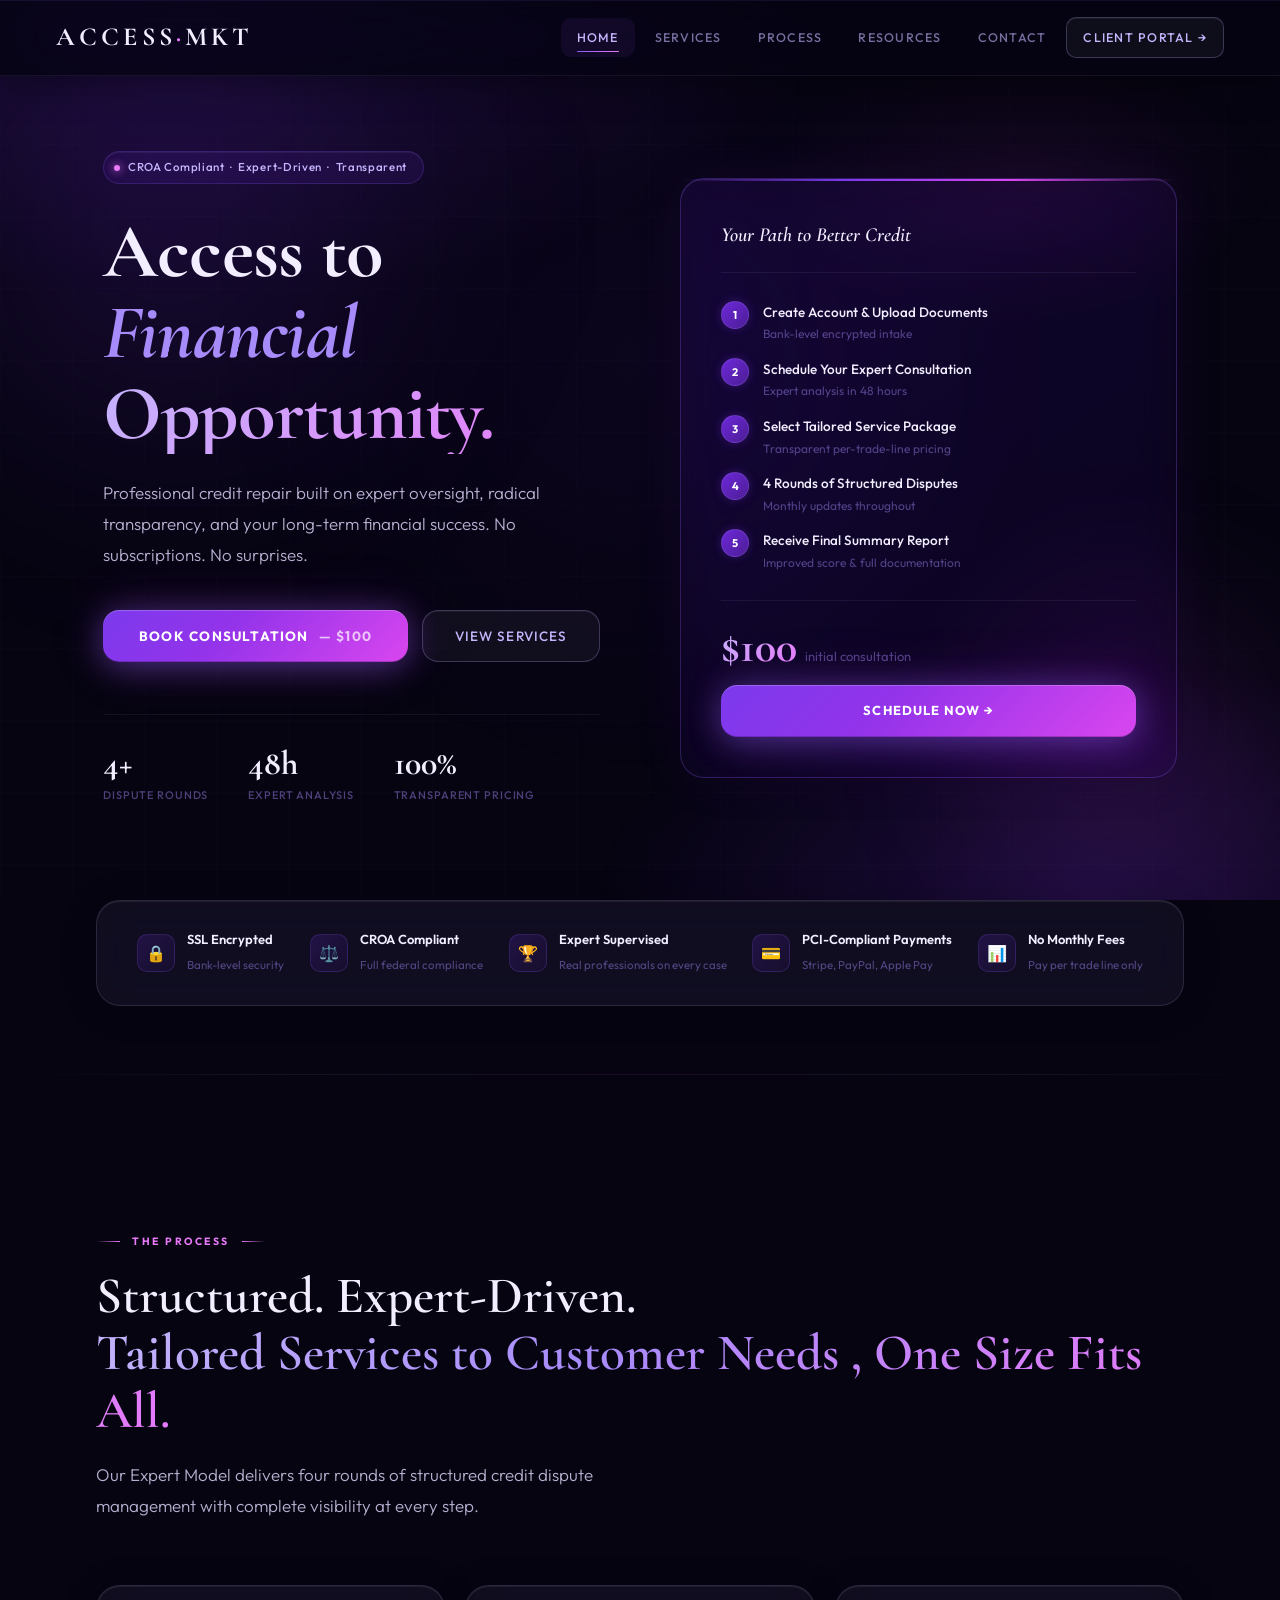
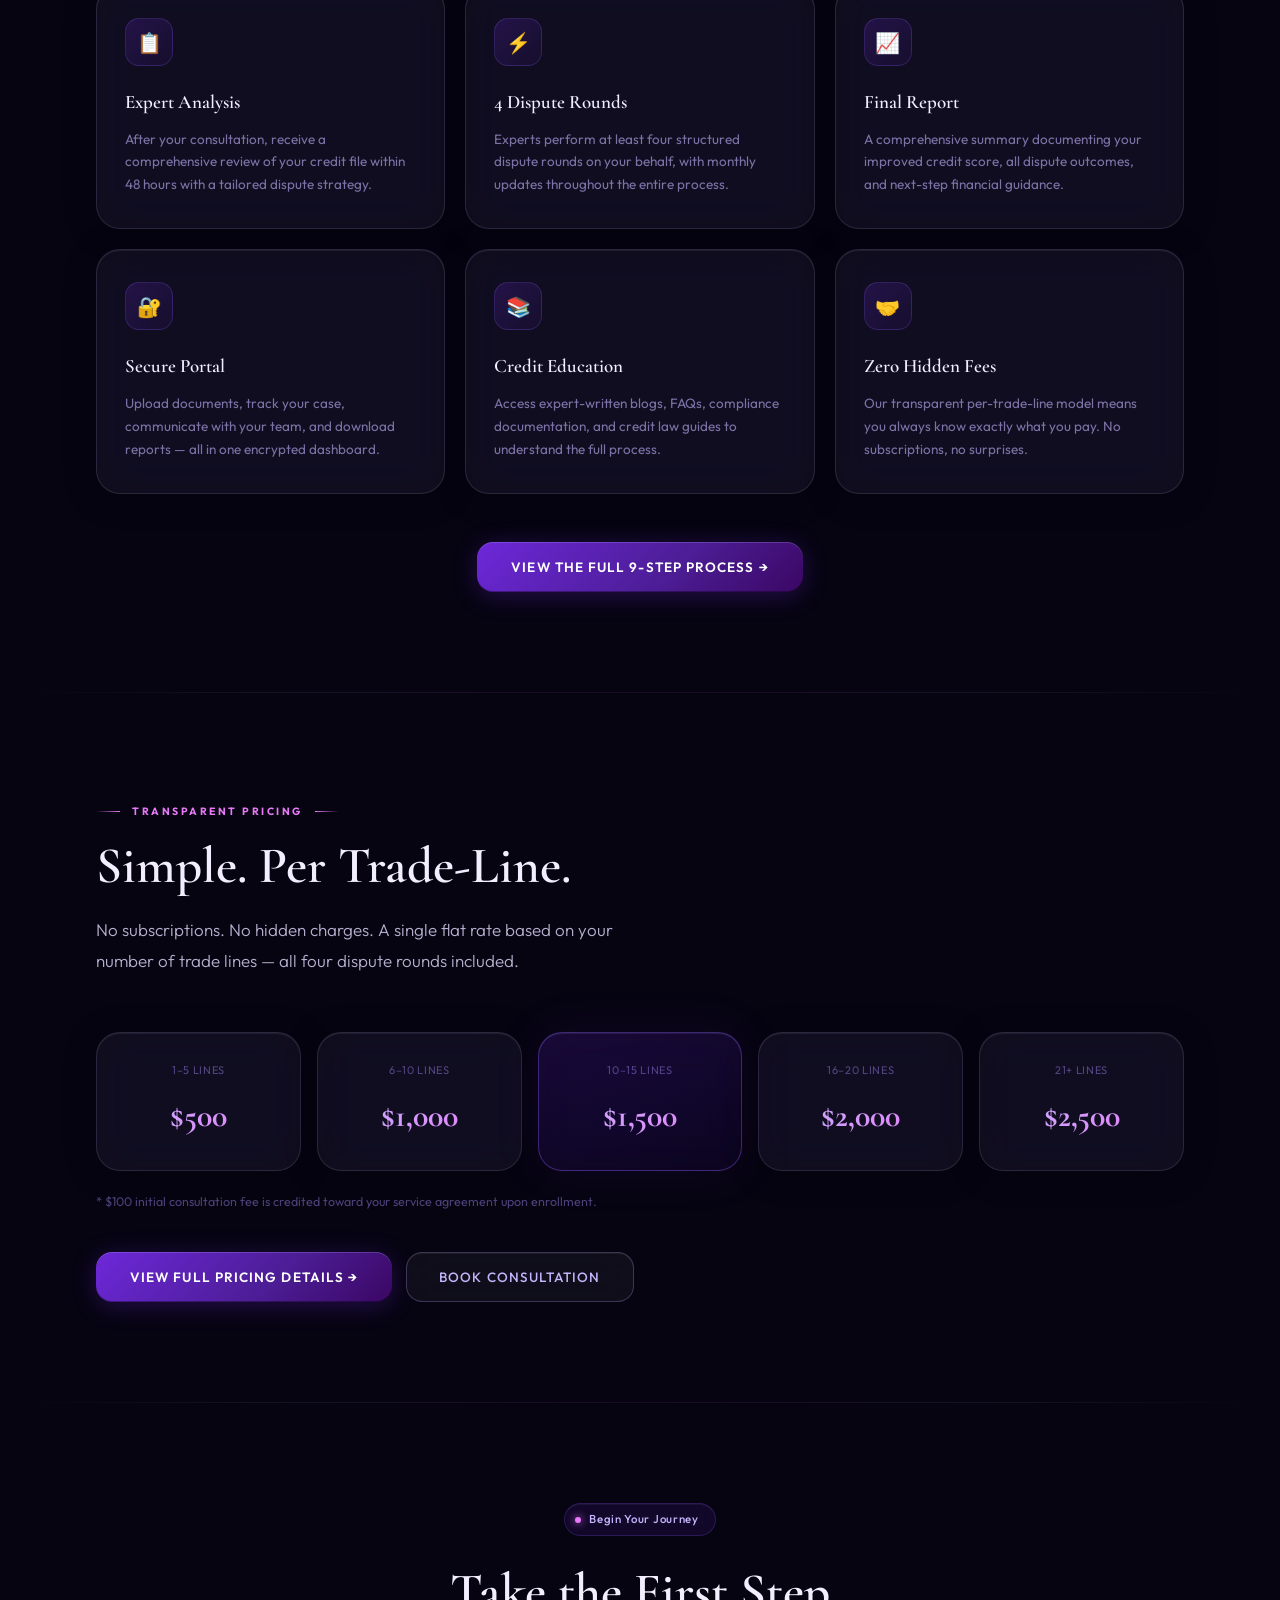
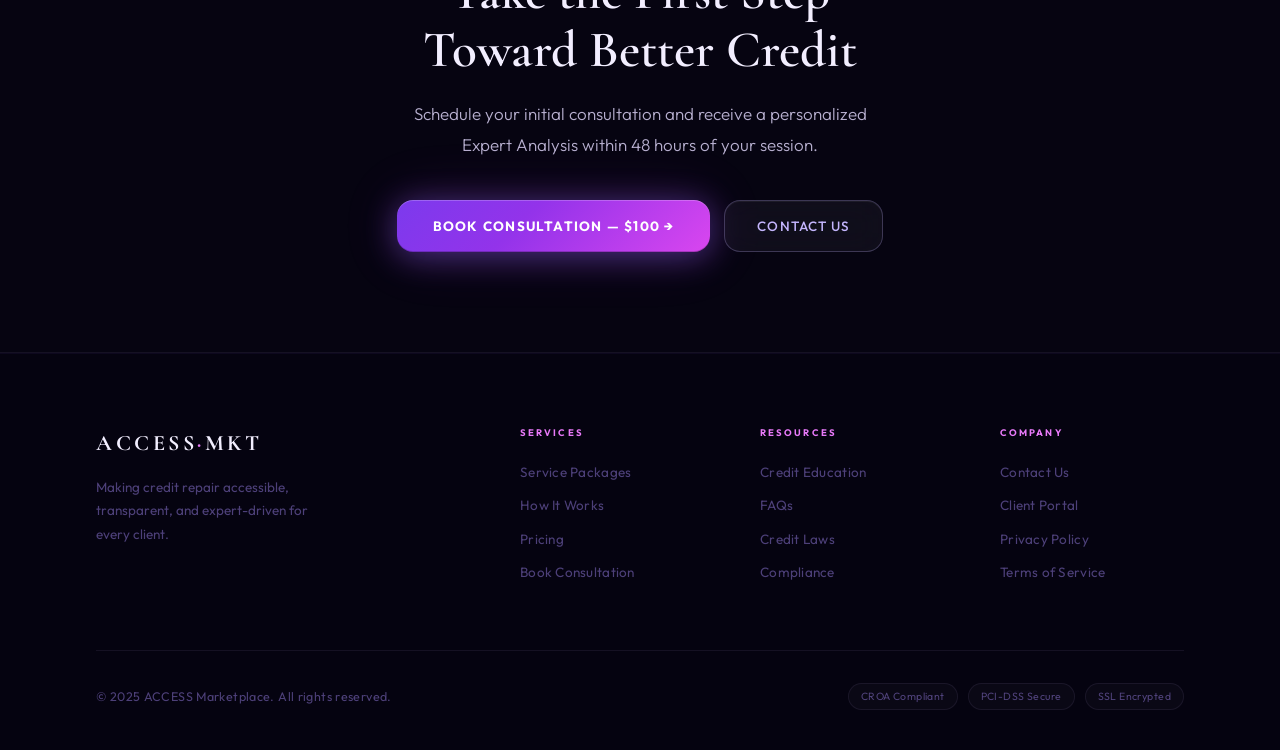
==== commit 2c8f4cb0: "Update heading text for tailored services" ====
--- a/index.html
+++ b/index.html
@@ -424,7 +424,7 @@
   <section class="section">
     <div class="container">
       <div class="eyebrow">The Process</div>
-      <h2 class="heading">Structured. Expert-Driven.<br/><span class="grad">Results Guaranteed.</span></h2>
+      <h2 class="heading">Structured. Expert-Driven.<br/><span class="grad">Tailored Services to Customer Needs , One Size Fits All.</span></h2>
       <p class="lead" style="margin-top: 20px; max-width: 520px;">Our Expert Model delivers four rounds of structured credit dispute management with complete visibility at every step.</p>
 
       <div class="feat-grid">
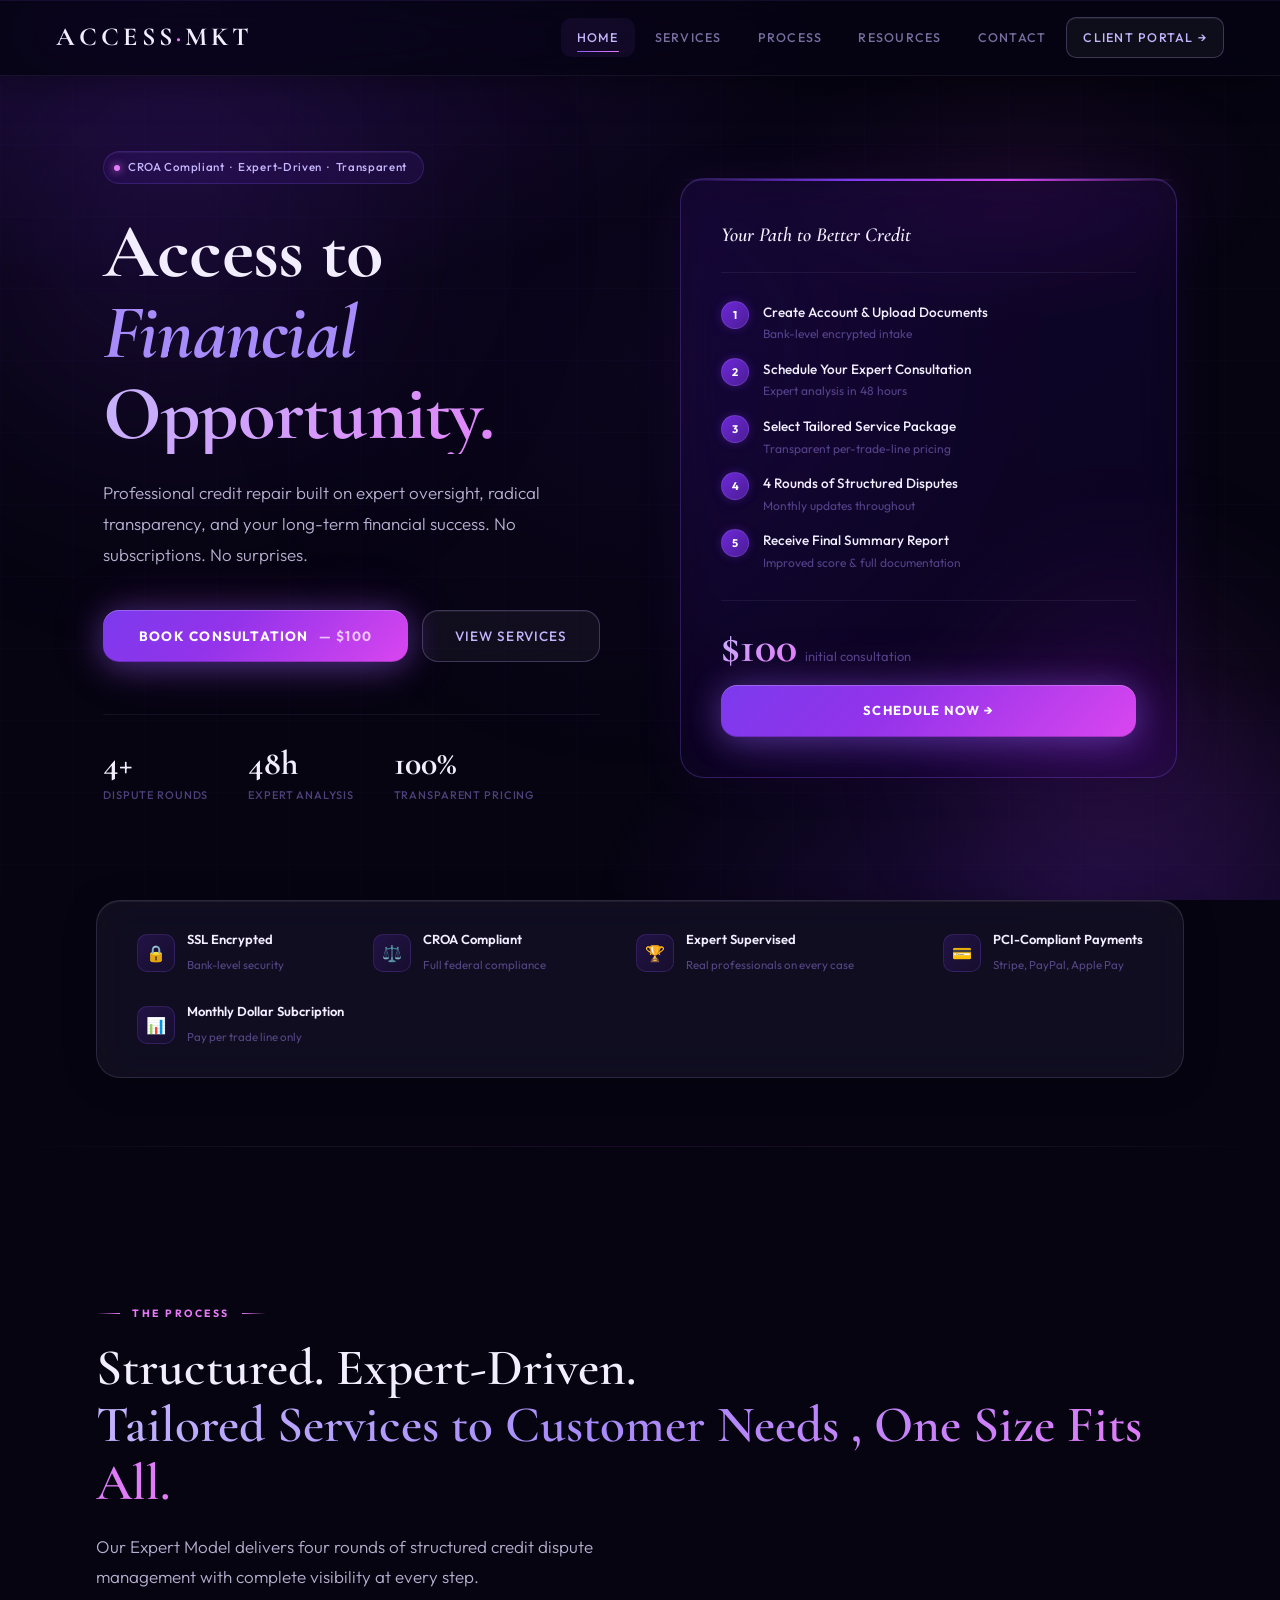
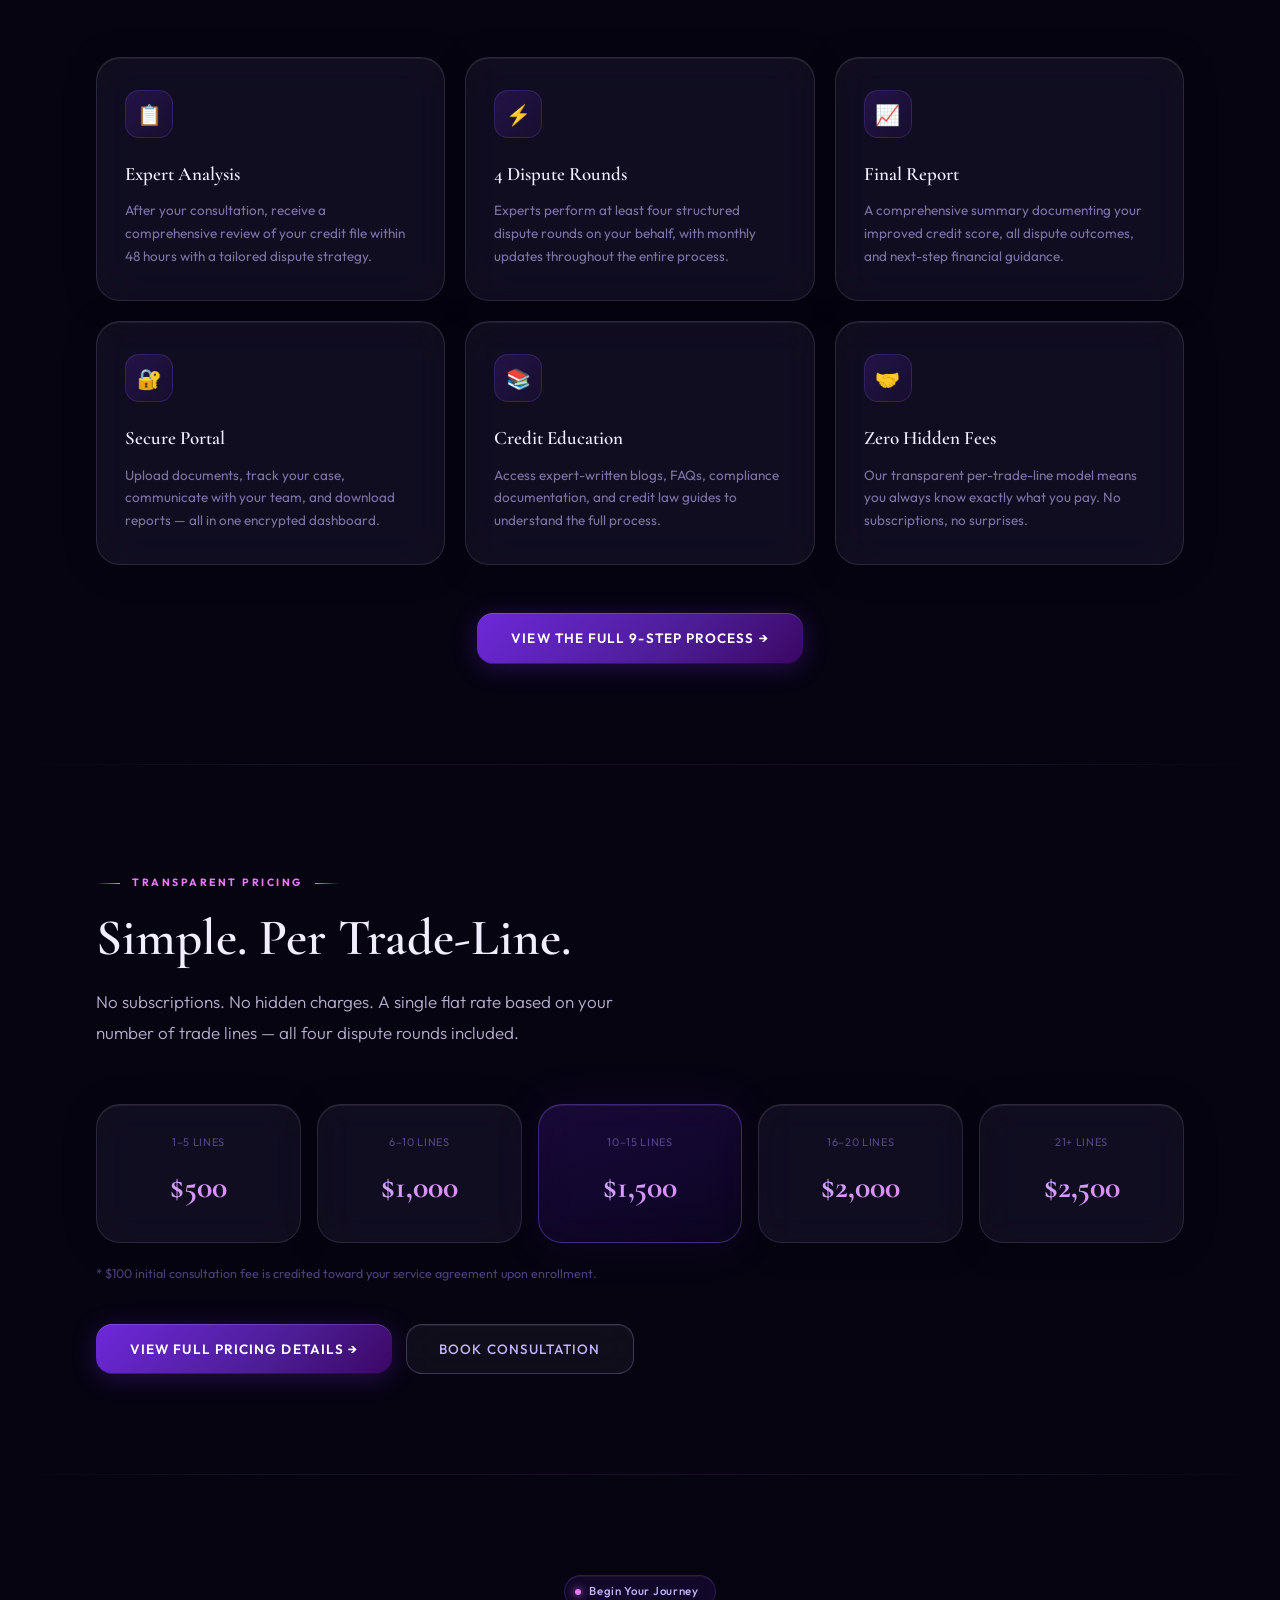
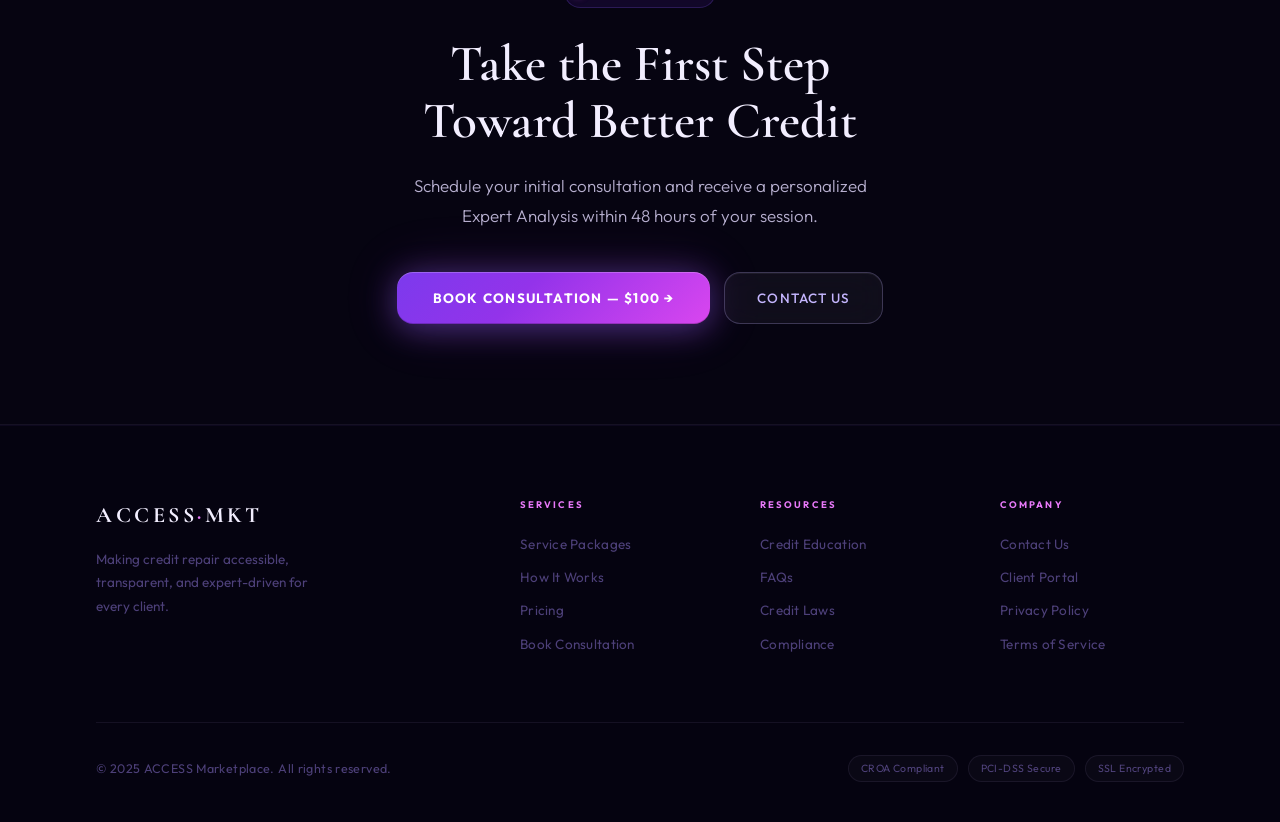
==== commit 05078503: "Change 'No Monthly Fees' to 'Monthly Dollar Subscription'" ====
--- a/index.html
+++ b/index.html
@@ -413,7 +413,7 @@
       </div>
       <div class="trust-item">
         <div class="trust-ico">📊</div>
-        <div><strong>No Monthly Fees</strong><span>Pay per trade line only</span></div>
+        <div><strong>Monthly Dollar Subcription</strong><span>Pay per trade line only</span></div>
       </div>
     </div>
   </div>
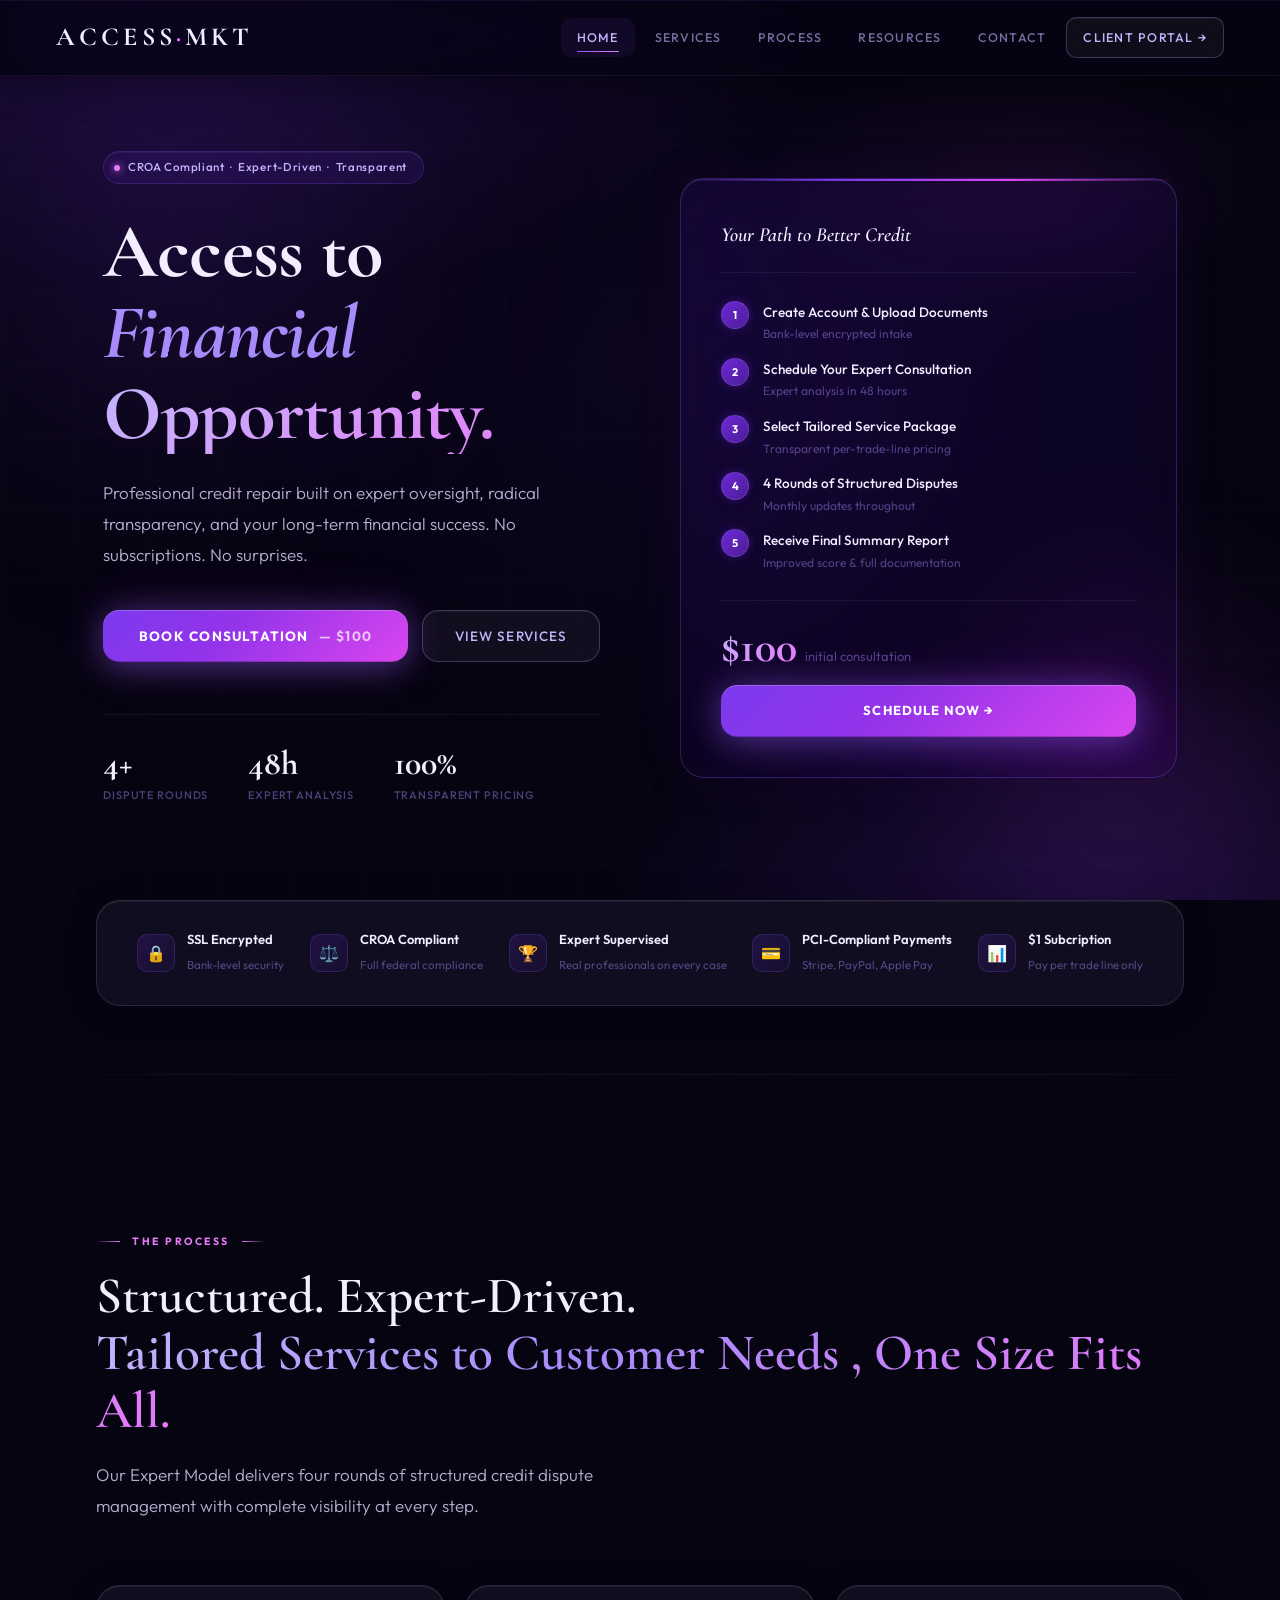
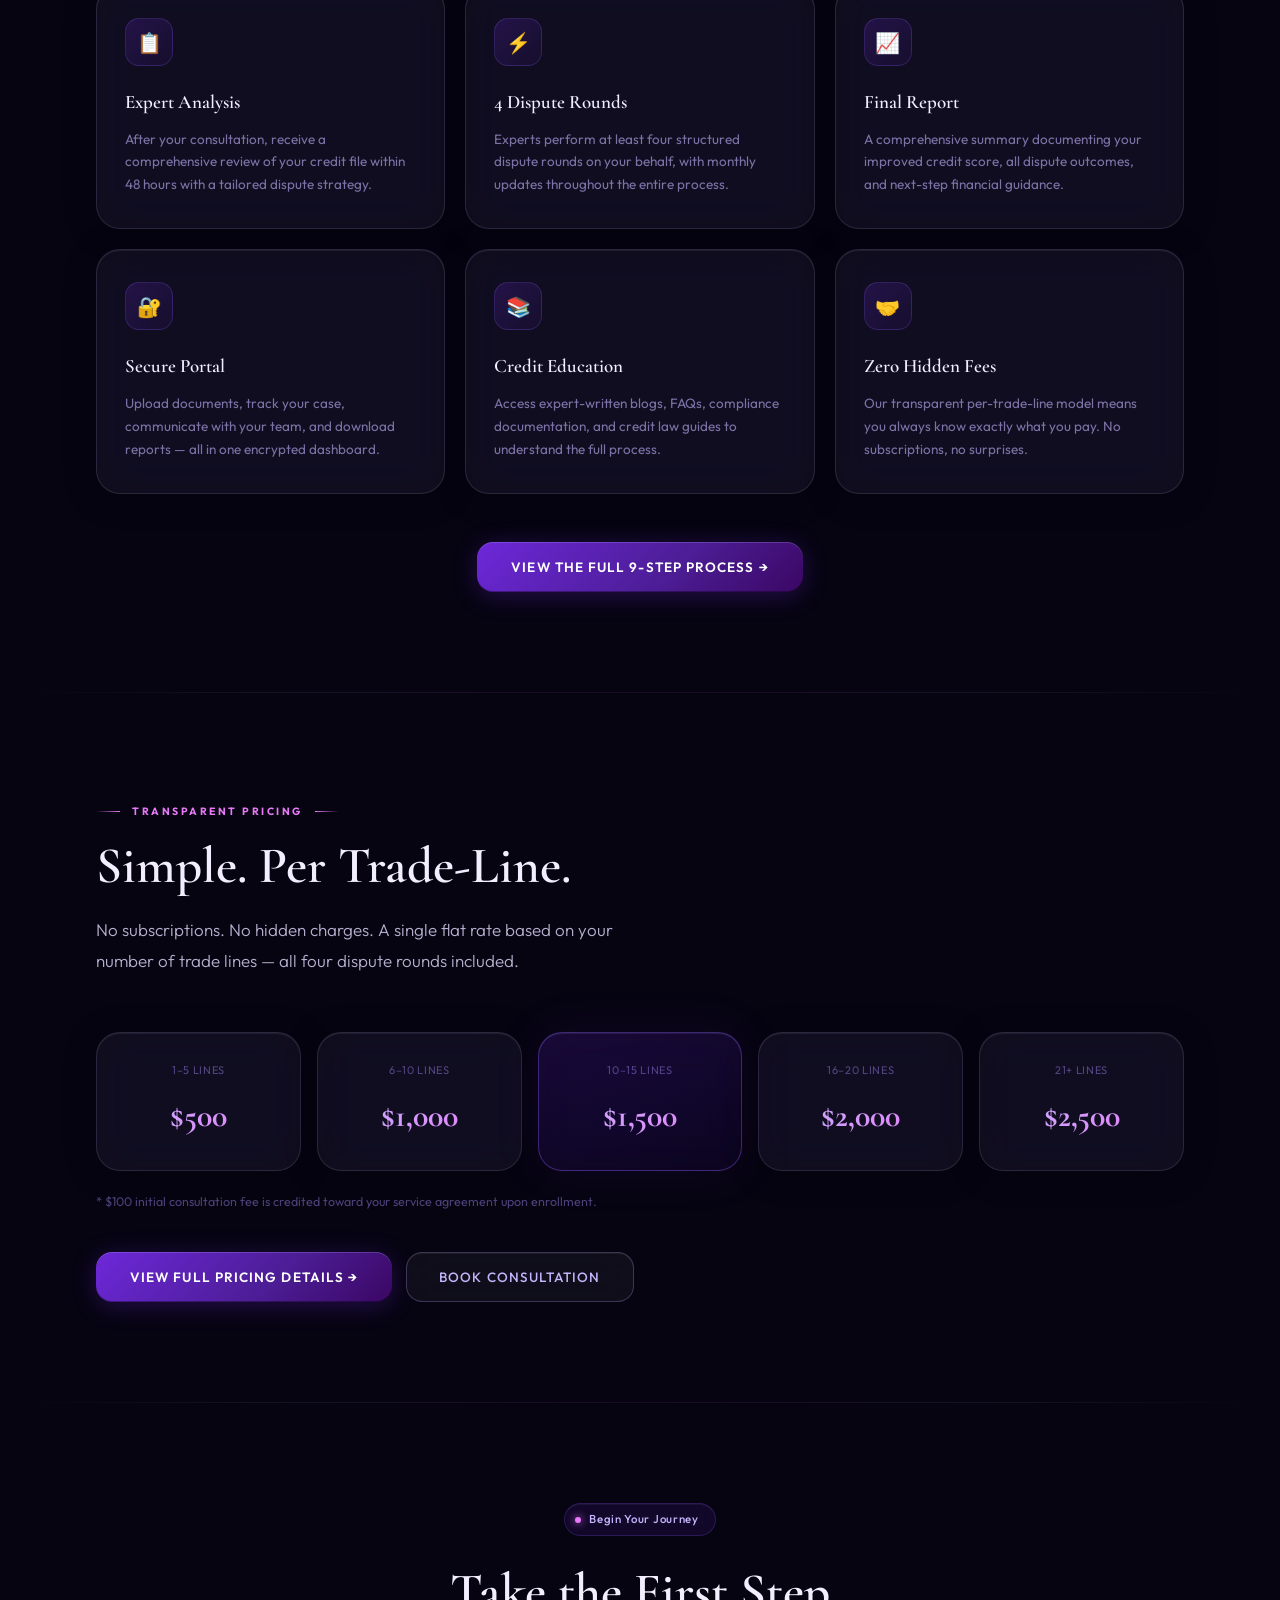
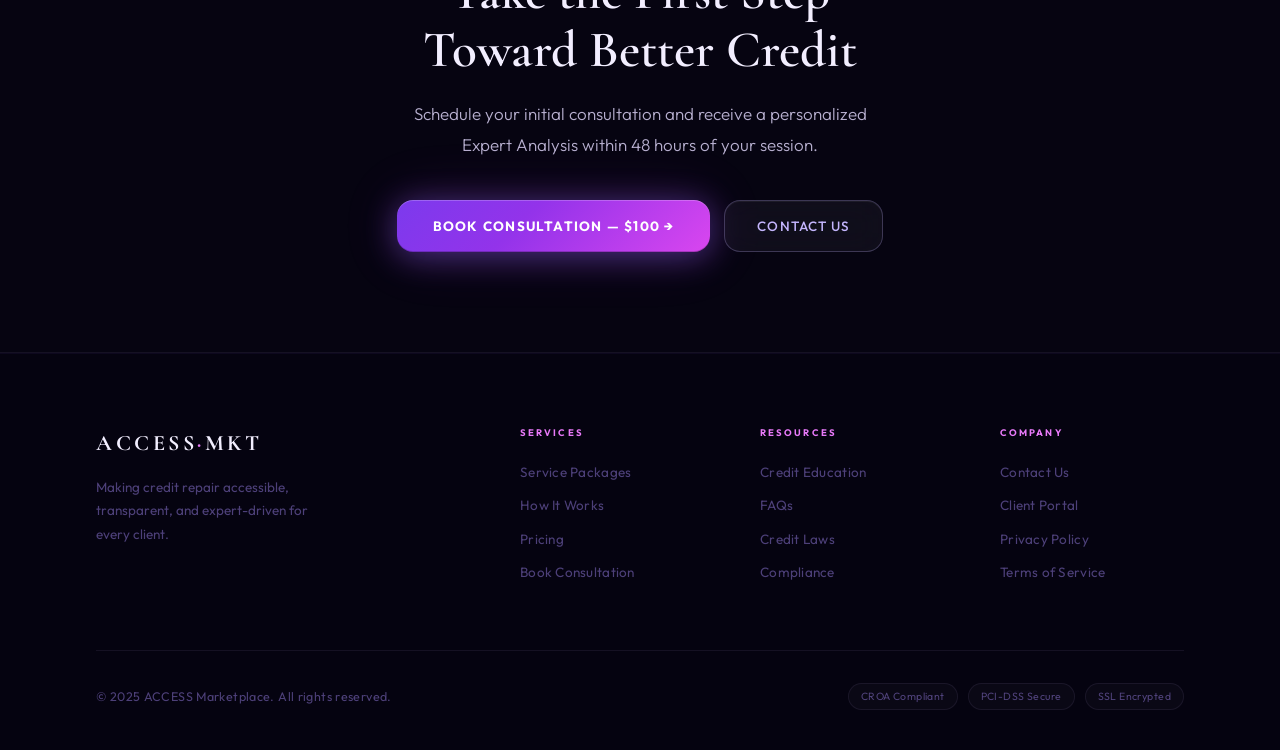
==== commit 147a8357: "Update index.html" ====
--- a/index.html
+++ b/index.html
@@ -413,7 +413,7 @@
       </div>
       <div class="trust-item">
         <div class="trust-ico">📊</div>
-        <div><strong>Monthly Dollar Subcription</strong><span>Pay per trade line only</span></div>
+        <div><strong>$1 Subcription</strong><span>Pay per trade line only</span></div>
       </div>
     </div>
   </div>
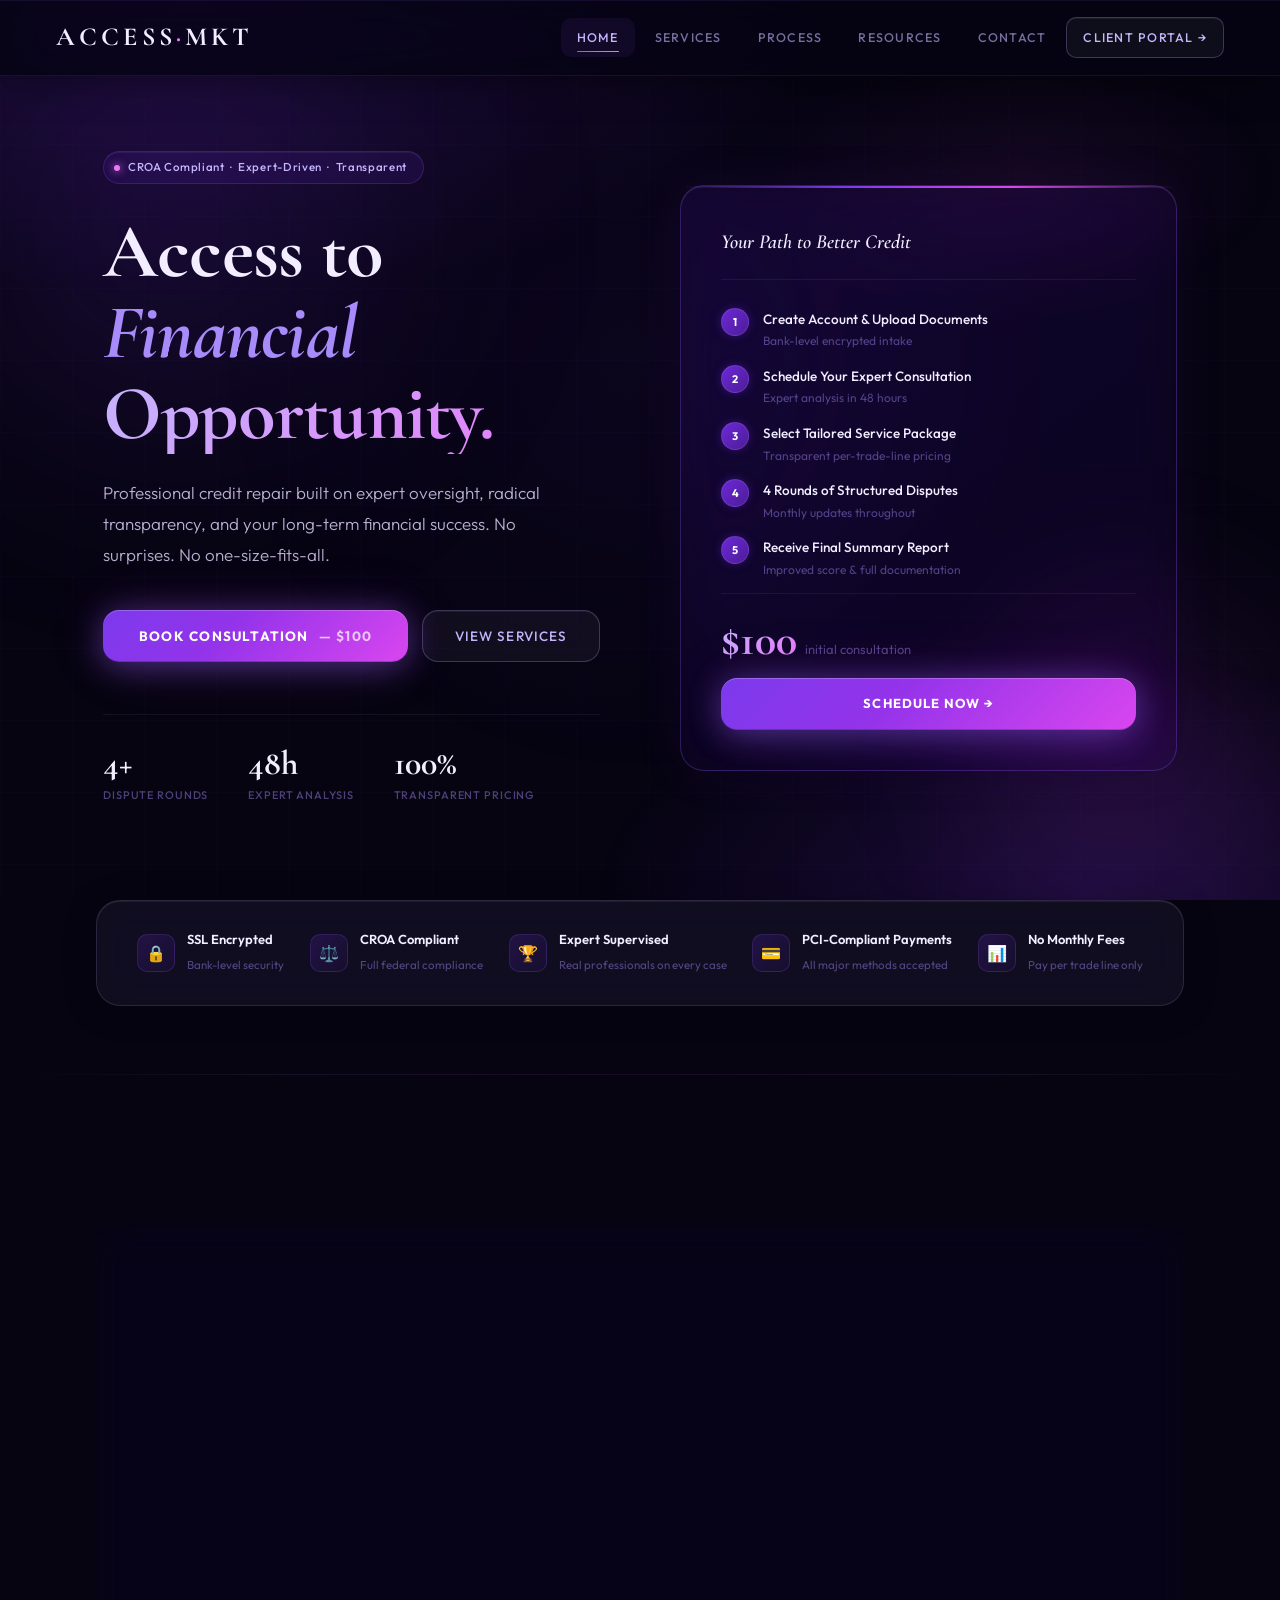
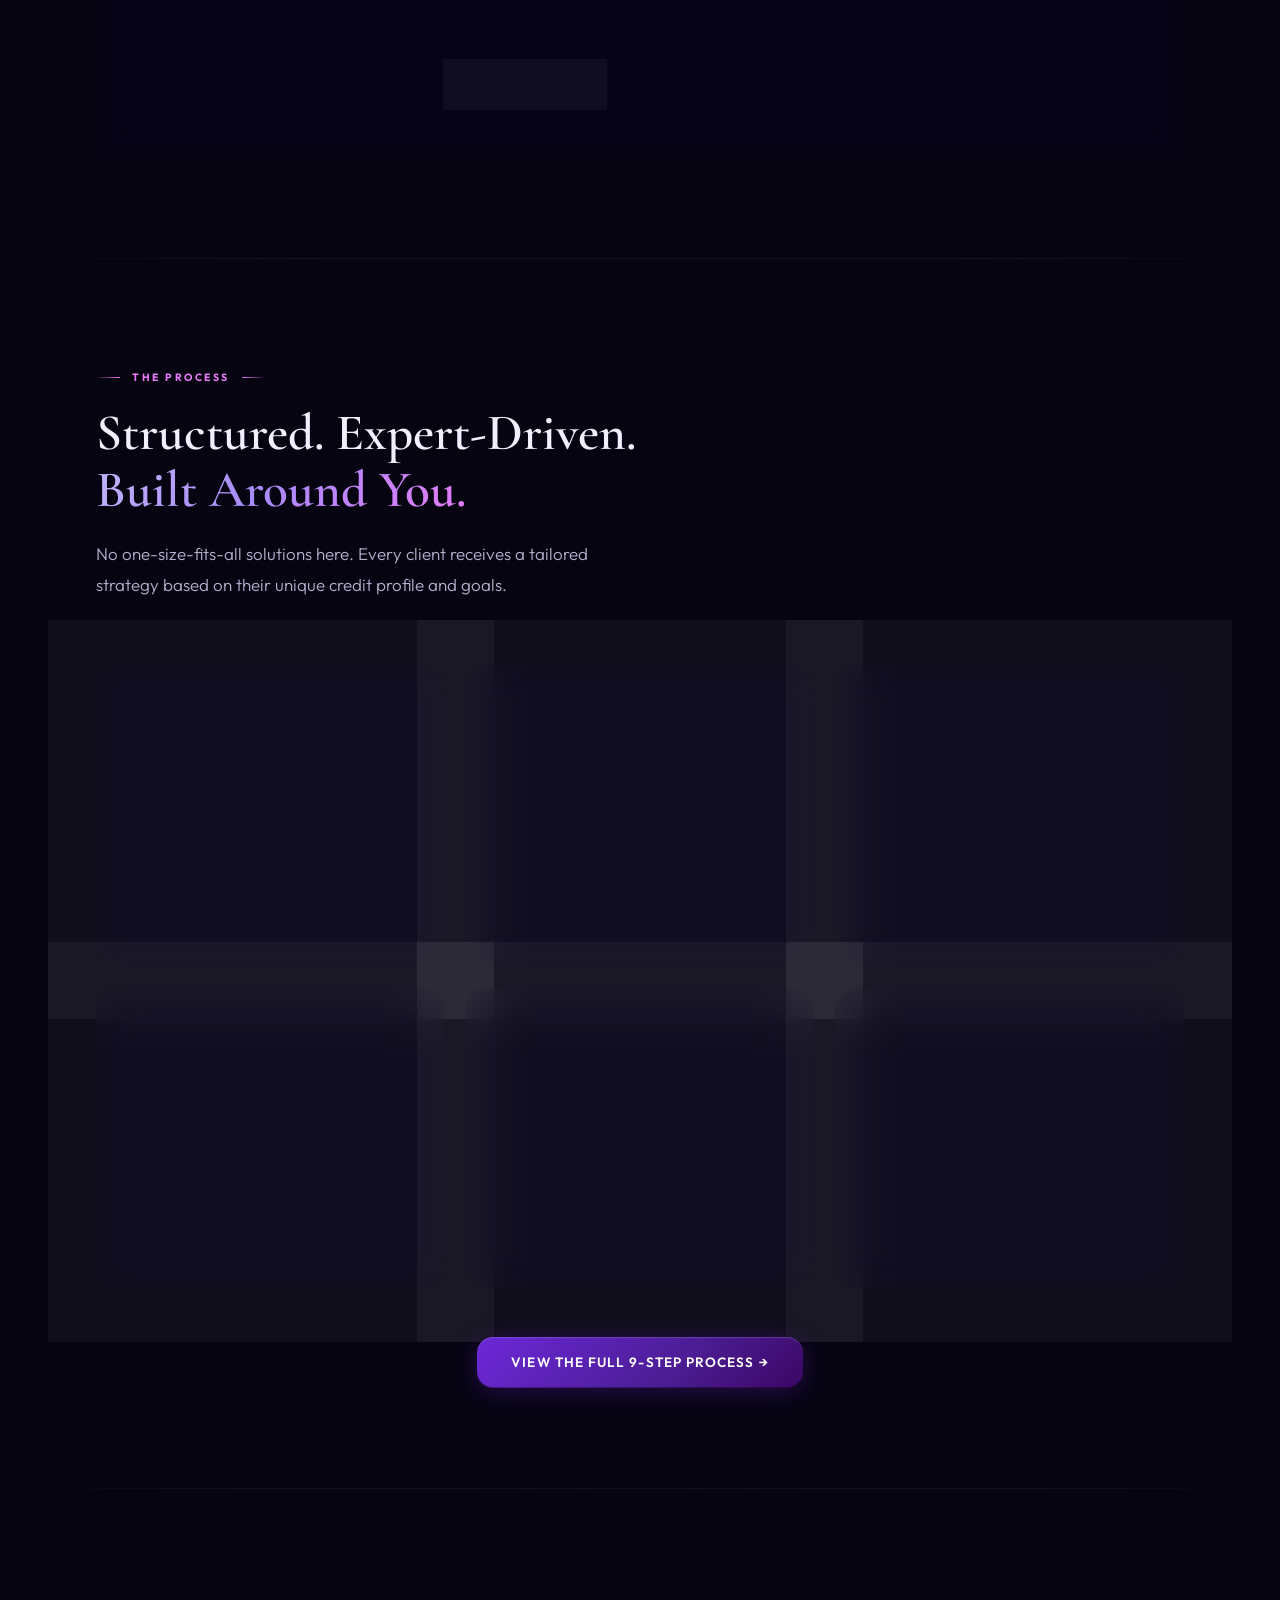
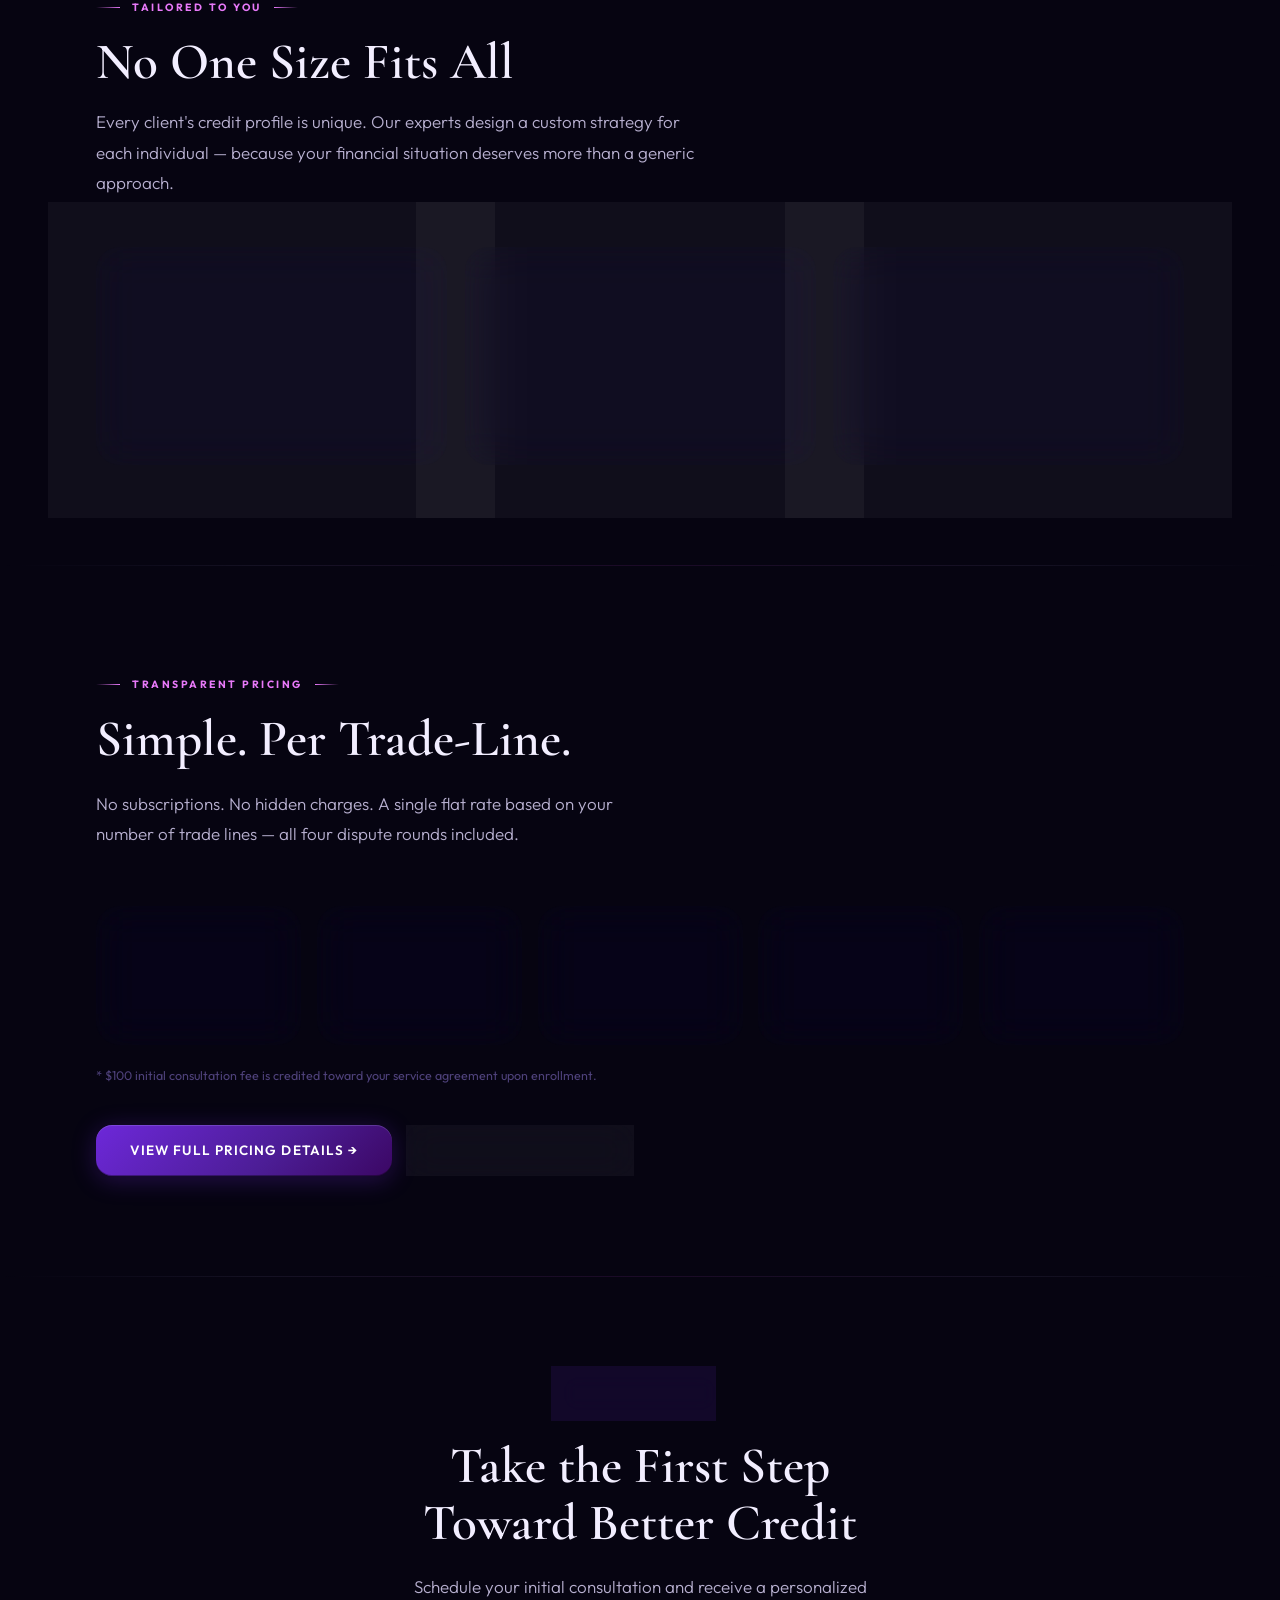
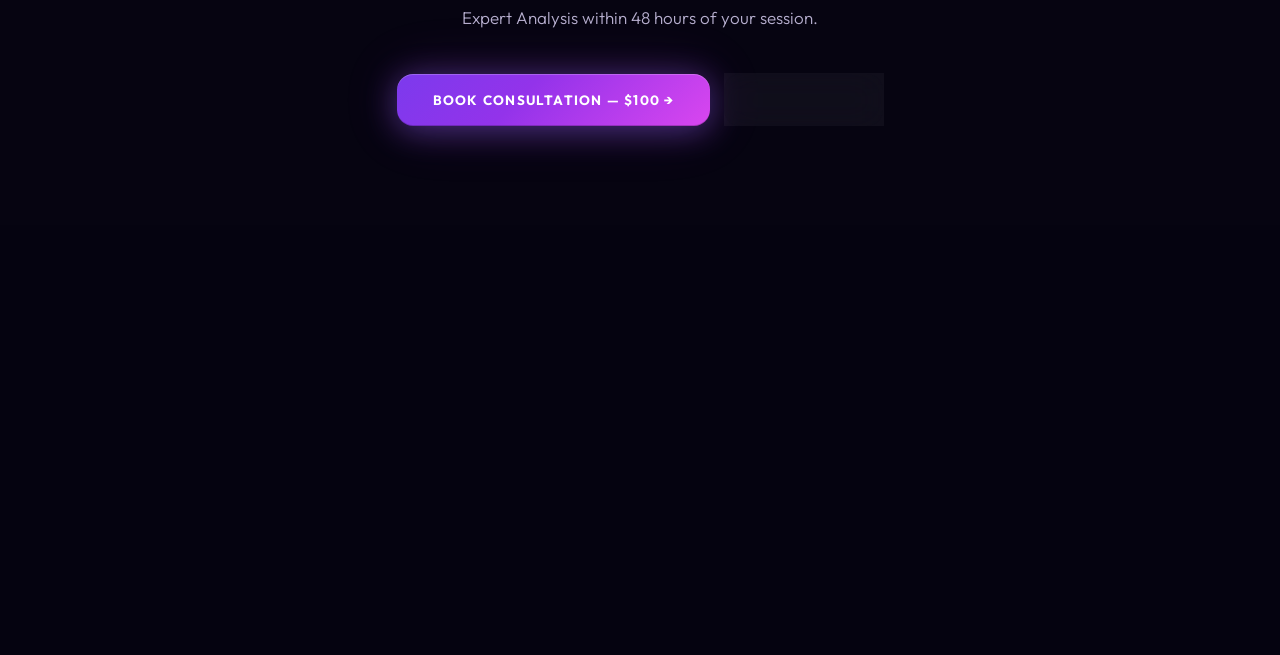
==== commit 3f722f98: "Add files via upload" ====
--- a/index.html
+++ b/index.html
@@ -6,286 +6,71 @@
   <title>ACCESS Marketplace — Financial Opportunity Starts Here</title>
   <link rel="stylesheet" href="styles.css"/>
   <style>
-
-    /* ── HERO ── */
-    .hero {
-      min-height: calc(100vh - var(--nav-h));
-      display: flex;
-      align-items: center;
-      padding: 60px 0 80px;
-      position: relative;
-      overflow: hidden;
-    }
-
-    .hero-orb-1 {
-      position: absolute;
-      width: 700px; height: 700px;
-      top: -200px; left: -180px;
-      background: radial-gradient(circle, rgba(76,29,149,0.30) 0%, transparent 65%);
-      filter: blur(80px);
-      pointer-events: none;
-    }
-
-    .hero-orb-2 {
-      position: absolute;
-      width: 500px; height: 500px;
-      bottom: -100px; right: -100px;
-      background: radial-gradient(circle, rgba(217,70,239,0.12) 0%, transparent 65%);
-      filter: blur(60px);
-      pointer-events: none;
-    }
-
-    .hero-layout {
-      display: grid;
-      grid-template-columns: 1fr 1fr;
-      gap: 80px;
-      align-items: center;
-    }
-
-    .hero-eyebrow { margin-bottom: 28px; }
-
-    h1.display .italic {
-      font-style: italic;
-      color: var(--p-200);
-    }
-
-    h1.display .highlight {
-      display: block;
-      background: linear-gradient(135deg, var(--p-100) 0%, var(--pk-300) 100%);
-      -webkit-background-clip: text;
-      -webkit-text-fill-color: transparent;
-      background-clip: text;
-    }
-
-    .hero-desc {
-      margin: 24px 0 40px;
-      font-size: 17px;
-      color: var(--text-200);
-      line-height: 1.8;
-      font-weight: 300;
-      max-width: 440px;
-    }
-
-    .hero-actions { display: flex; gap: 14px; flex-wrap: wrap; margin-bottom: 52px; }
-
-    .hero-stats {
-      display: flex;
-      gap: 40px;
-      padding-top: 32px;
-      border-top: 1px solid var(--border-0);
-    }
-
-    .stat-val {
-      font-family: 'Cormorant Garamond', serif;
-      font-size: 34px;
-      font-weight: 700;
-      color: var(--text-100);
-      line-height: 1;
-    }
-
-    .stat-label {
-      font-size: 11px;
-      font-weight: 500;
-      letter-spacing: 0.08em;
-      color: var(--text-400);
-      margin-top: 5px;
-      text-transform: uppercase;
-    }
-
-    /* ── Hero Card ── */
-    .hero-card {
-      padding: 40px;
-      position: relative;
-    }
-
-    /* Pink-purple top edge line */
-    .hero-card::before {
-      content: '';
-      position: absolute;
-      top: 0; left: 0; right: 0;
-      height: 2px;
-      border-radius: 24px 24px 0 0;
-      background: linear-gradient(90deg, transparent, var(--p-400), var(--pk-400), transparent);
-    }
-
-    .hero-card-label {
-      font-family: 'Cormorant Garamond', serif;
-      font-size: 20px;
-      font-weight: 600;
-      color: var(--text-100);
-      margin-bottom: 28px;
-      padding-bottom: 20px;
-      border-bottom: 1px solid var(--border-0);
-      font-style: italic;
-    }
-
-    .process-mini {
-      display: flex;
-      flex-direction: column;
-      gap: 14px;
-      margin-bottom: 28px;
-    }
-
-    .pm-row {
-      display: flex;
-      align-items: flex-start;
-      gap: 14px;
-    }
-
-    .pm-num {
-      width: 28px;
-      height: 28px;
-      border-radius: 50%;
-      background: linear-gradient(135deg, var(--p-500), var(--p-700));
-      border: 1px solid rgba(196,181,253,0.15);
-      display: flex;
-      align-items: center;
-      justify-content: center;
-      font-size: 11px;
-      font-weight: 700;
-      color: white;
-      flex-shrink: 0;
-      box-shadow: 0 0 10px rgba(109,40,217,0.35);
-    }
-
-    .pm-title { font-size: 13.5px; font-weight: 500; color: var(--text-100); }
-    .pm-sub   { font-size: 12px; color: var(--text-400); margin-top: 1px; }
-
-    .hero-card-price {
-      padding-top: 24px;
-      border-top: 1px solid var(--border-0);
-    }
-
-    .price-row {
-      display: flex;
-      align-items: baseline;
-      gap: 8px;
-      margin-bottom: 16px;
-    }
-
-    .price-big {
-      font-family: 'Cormorant Garamond', serif;
-      font-size: 44px;
-      font-weight: 700;
-      background: linear-gradient(135deg, var(--p-100), var(--pk-300));
-      -webkit-background-clip: text;
-      -webkit-text-fill-color: transparent;
-      background-clip: text;
-      line-height: 1;
-    }
-
-    .price-note { font-size: 13px; color: var(--text-400); }
-
-    /* ── Trust Bar ── */
-    .trust-bar {
-      padding: 28px 40px;
-      display: flex;
-      align-items: center;
-      justify-content: space-between;
-      gap: 24px;
-      flex-wrap: wrap;
-      margin: 0 0 0 0;
-    }
-
-    .trust-item {
-      display: flex;
-      align-items: center;
-      gap: 12px;
-    }
-
-    .trust-ico {
-      width: 38px; height: 38px;
-      border-radius: 10px;
-      background: linear-gradient(135deg, rgba(109,40,217,0.2), rgba(76,29,149,0.1));
-      border: 1px solid rgba(139,92,246,0.2);
-      display: flex;
-      align-items: center;
-      justify-content: center;
-      font-size: 16px;
-      flex-shrink: 0;
-    }
-
-    .trust-item strong {
-      display: block;
-      font-size: 13px;
-      font-weight: 600;
-      color: var(--text-100);
-    }
-
-    .trust-item span {
-      font-size: 11.5px;
-      color: var(--text-400);
-    }
-
-    /* ── Feature Grid ── */
-    .feat-grid {
-      display: grid;
-      grid-template-columns: repeat(3, 1fr);
-      gap: 20px;
-      margin-top: 64px;
-    }
-
-    .feat-card { padding: 32px 28px; }
-
-    .feat-icon {
-      width: 48px; height: 48px;
-      border-radius: 14px;
-      background: linear-gradient(135deg, rgba(109,40,217,0.22), rgba(76,29,149,0.10));
-      border: 1px solid rgba(139,92,246,0.22);
-      display: flex;
-      align-items: center;
-      justify-content: center;
-      font-size: 20px;
-      margin-bottom: 20px;
-    }
-
-    .feat-card h3 {
-      font-family: 'Cormorant Garamond', serif;
-      font-size: 19px;
-      font-weight: 600;
-      margin-bottom: 10px;
-      color: var(--text-100);
-    }
-
-    .feat-card p { font-size: 13.5px; color: var(--text-300); line-height: 1.7; }
-
-    /* ── Pricing Preview ── */
-    .pricing-row {
-      display: flex;
-      gap: 16px;
-      flex-wrap: wrap;
-      margin-top: 56px;
-    }
-
-    .p-card {
-      flex: 1;
-      min-width: 160px;
-      padding: 28px 20px;
-      text-align: center;
-    }
-
-    .p-card.featured {
-      background: linear-gradient(160deg, rgba(109,40,217,0.18), rgba(76,29,149,0.08));
-      border-color: rgba(139,92,246,0.38);
-    }
-
-    .p-range { font-size: 11px; color: var(--text-400); letter-spacing: 0.06em; margin-bottom: 10px; text-transform: uppercase; }
-
-    .p-val {
-      font-family: 'Cormorant Garamond', serif;
-      font-size: 32px;
-      font-weight: 700;
-      background: linear-gradient(135deg, var(--p-100), var(--pk-300));
-      -webkit-background-clip: text;
-      -webkit-text-fill-color: transparent;
-      background-clip: text;
-    }
-
+    .hero { min-height: calc(100vh - var(--nav-h)); display:flex; align-items:center; padding:60px 0 80px; position:relative; overflow:hidden; }
+    .hero-orb-1 { position:absolute; width:700px; height:700px; top:-200px; left:-180px; background:radial-gradient(circle,rgba(76,29,149,.30) 0%,transparent 65%); filter:blur(80px); pointer-events:none; }
+    .hero-orb-2 { position:absolute; width:500px; height:500px; bottom:-100px; right:-100px; background:radial-gradient(circle,rgba(217,70,239,.12) 0%,transparent 65%); filter:blur(60px); pointer-events:none; }
+    .hero-layout { display:grid; grid-template-columns:1fr 1fr; gap:80px; align-items:center; }
+    .hero-desc { margin:24px 0 40px; font-size:17px; color:var(--text-200); line-height:1.8; font-weight:300; max-width:440px; }
+    .hero-actions { display:flex; gap:14px; flex-wrap:wrap; margin-bottom:52px; }
+    .hero-stats { display:flex; gap:40px; padding-top:32px; border-top:1px solid var(--border-0); }
+    .stat-val { font-family:'Cormorant Garamond',serif; font-size:34px; font-weight:700; color:var(--text-100); line-height:1; }
+    .stat-label { font-size:11px; font-weight:500; letter-spacing:.08em; color:var(--text-400); margin-top:5px; text-transform:uppercase; }
+    .hero-card { padding:40px; position:relative; }
+    .hero-card::before { content:''; position:absolute; top:0; left:0; right:0; height:2px; border-radius:24px 24px 0 0; background:linear-gradient(90deg,transparent,var(--p-400),var(--pk-400),transparent); }
+    .hero-card-label { font-family:'Cormorant Garamond',serif; font-size:20px; font-weight:600; font-style:italic; color:var(--text-100); margin-bottom:28px; padding-bottom:20px; border-bottom:1px solid var(--border-0); }
+    .pm-row { display:flex; align-items:flex-start; gap:14px; margin-bottom:14px; }
+    .pm-num { width:28px; height:28px; border-radius:50%; background:linear-gradient(135deg,var(--p-500),var(--p-700)); border:1px solid rgba(196,181,253,.15); display:flex; align-items:center; justify-content:center; font-size:11px; font-weight:700; color:white; flex-shrink:0; box-shadow:0 0 10px rgba(109,40,217,.35); }
+    .pm-title { font-size:13.5px; font-weight:500; color:var(--text-100); }
+    .pm-sub { font-size:12px; color:var(--text-400); margin-top:1px; }
+    .hero-card-price { padding-top:24px; border-top:1px solid var(--border-0); }
+    .price-row { display:flex; align-items:baseline; gap:8px; margin-bottom:16px; }
+    .price-big { font-family:'Cormorant Garamond',serif; font-size:44px; font-weight:700; background:linear-gradient(135deg,var(--p-100),var(--pk-300)); -webkit-background-clip:text; -webkit-text-fill-color:transparent; background-clip:text; line-height:1; }
+    .price-note { font-size:13px; color:var(--text-400); }
+    .trust-bar { padding:28px 40px; display:flex; align-items:center; justify-content:space-between; gap:24px; flex-wrap:wrap; }
+    .trust-item { display:flex; align-items:center; gap:12px; }
+    .trust-ico { width:38px; height:38px; border-radius:10px; background:linear-gradient(135deg,rgba(109,40,217,.2),rgba(76,29,149,.1)); border:1px solid rgba(139,92,246,.2); display:flex; align-items:center; justify-content:center; font-size:16px; flex-shrink:0; }
+    .trust-item strong { display:block; font-size:13px; font-weight:600; color:var(--text-100); }
+    .trust-item span { font-size:11.5px; color:var(--text-400); }
+
+    /* Feature cards — clickable */
+    .feat-grid { display:grid; grid-template-columns:repeat(3,1fr); gap:20px; margin-top:64px; }
+    .feat-card { padding:32px 28px; text-decoration:none; color:inherit; display:block; }
+    .feat-card:hover { text-decoration:none; }
+    .feat-icon { width:48px; height:48px; border-radius:14px; background:linear-gradient(135deg,rgba(109,40,217,.22),rgba(76,29,149,.10)); border:1px solid rgba(139,92,246,.22); display:flex; align-items:center; justify-content:center; font-size:20px; margin-bottom:20px; }
+    .feat-card h3 { font-family:'Cormorant Garamond',serif; font-size:19px; font-weight:600; margin-bottom:10px; color:var(--text-100); }
+    .feat-card p { font-size:13.5px; color:var(--text-300); line-height:1.7; }
+    .feat-link { font-size:12px; font-weight:600; letter-spacing:.08em; text-transform:uppercase; color:var(--pk-300); margin-top:14px; display:inline-flex; align-items:center; gap:6px; transition:gap .2s; }
+    .feat-card:hover .feat-link { gap:10px; }
+
+    /* $1 sub section */
+    .sub-banner { padding:48px; margin:0; border-radius:var(--r-xl); position:relative; overflow:hidden; }
+    .sub-banner::before { content:''; position:absolute; inset:0; background:radial-gradient(ellipse 70% 80% at 80% 50%,rgba(217,70,239,.10) 0%,transparent 60%); pointer-events:none; }
+    .sub-layout { display:grid; grid-template-columns:1fr 1fr; gap:48px; align-items:center; }
+    .sub-price-display { text-align:center; }
+    .sub-dollar { font-family:'Cormorant Garamond',serif; font-size:96px; font-weight:700; line-height:1; background:linear-gradient(135deg,var(--p-100),var(--pk-300)); -webkit-background-clip:text; -webkit-text-fill-color:transparent; background-clip:text; }
+    .sub-per { font-size:14px; color:var(--text-400); letter-spacing:.10em; text-transform:uppercase; }
+    .sub-feature { display:flex; align-items:center; gap:12px; margin-bottom:12px; font-size:13.5px; color:var(--text-200); }
+    .sub-feature::before { content:'✦'; color:var(--pk-300); font-size:10px; flex-shrink:0; }
+
+    /* No One Size section */
+    .noss-grid { display:grid; grid-template-columns:repeat(3,1fr); gap:18px; margin-top:48px; }
+    .noss-card { padding:28px; }
+    .noss-card h4 { font-family:'Cormorant Garamond',serif; font-size:18px; font-weight:600; margin-bottom:8px; color:var(--text-100); }
+    .noss-card p { font-size:13px; color:var(--text-300); line-height:1.65; }
+
+    /* Pricing */
+    .pricing-row { display:flex; gap:16px; flex-wrap:wrap; margin-top:56px; }
+    .p-card { flex:1; min-width:150px; padding:28px 20px; text-align:center; }
+    .p-card.featured { background:linear-gradient(160deg,rgba(109,40,217,.18),rgba(76,29,149,.08)); border-color:rgba(139,92,246,.38); }
+    .p-range { font-size:11px; color:var(--text-400); letter-spacing:.06em; margin-bottom:10px; text-transform:uppercase; }
+    .p-val { font-family:'Cormorant Garamond',serif; font-size:32px; font-weight:700; background:linear-gradient(135deg,var(--p-100),var(--pk-300)); -webkit-background-clip:text; -webkit-text-fill-color:transparent; background-clip:text; }
+
+    .italic { font-style:italic; color:var(--p-200); }
+    .highlight { display:block; background:linear-gradient(135deg,var(--p-100) 0%,var(--pk-300) 100%); -webkit-background-clip:text; -webkit-text-fill-color:transparent; background-clip:text; }
+    .grad { background:linear-gradient(135deg,var(--p-100) 0%,var(--p-200) 45%,var(--pk-300) 100%); -webkit-background-clip:text; -webkit-text-fill-color:transparent; background-clip:text; }
   </style>
 </head>
 <body>
-
-<!-- NAV -->
 <nav>
   <a href="index.html" class="nav-logo">ACCESS<span class="dot">·</span>MKT</a>
   <ul class="nav-links">
@@ -301,167 +86,164 @@
 <div class="page-wrap">
 
   <!-- HERO -->
-  <section style="padding: 0;">
+  <section style="padding:0;">
     <div class="hero">
       <div class="hero-orb-1"></div>
       <div class="hero-orb-2"></div>
       <div class="container">
         <div class="hero-layout">
-
           <div class="anim">
-            <div class="badge hero-eyebrow">
-              <span class="badge-dot"></span>
-              CROA Compliant &nbsp;·&nbsp; Expert-Driven &nbsp;·&nbsp; Transparent
-            </div>
-            <h1 class="display">
-              Access to<br/>
-              <span class="italic">Financial</span><br/>
-              <span class="highlight">Opportunity.</span>
-            </h1>
-            <p class="hero-desc">Professional credit repair built on expert oversight, radical transparency, and your long-term financial success. No subscriptions. No surprises.</p>
+            <div class="badge" style="margin-bottom:28px;"><span class="badge-dot"></span> CROA Compliant &nbsp;·&nbsp; Expert-Driven &nbsp;·&nbsp; Transparent</div>
+            <h1 class="display">Access to<br/><span class="italic">Financial</span><br/><span class="highlight">Opportunity.</span></h1>
+            <p class="hero-desc">Professional credit repair built on expert oversight, radical transparency, and your long-term financial success. No surprises. No one-size-fits-all.</p>
             <div class="hero-actions">
               <a href="portal.html" class="btn-accent">Book Consultation <span style="opacity:.7">— $100</span></a>
               <a href="services.html" class="btn-secondary">View Services</a>
             </div>
             <div class="hero-stats">
-              <div>
-                <div class="stat-val">4+</div>
-                <div class="stat-label">Dispute Rounds</div>
-              </div>
-              <div>
-                <div class="stat-val">48h</div>
-                <div class="stat-label">Expert Analysis</div>
-              </div>
-              <div>
-                <div class="stat-val">100%</div>
-                <div class="stat-label">Transparent Pricing</div>
-              </div>
+              <div><div class="stat-val">4+</div><div class="stat-label">Dispute Rounds</div></div>
+              <div><div class="stat-val">48h</div><div class="stat-label">Expert Analysis</div></div>
+              <div><div class="stat-val">100%</div><div class="stat-label">Transparent Pricing</div></div>
             </div>
           </div>
 
           <div class="glass glass-accent hero-card anim anim-2">
             <div class="hero-card-label">Your Path to Better Credit</div>
-            <div class="process-mini">
-              <div class="pm-row">
-                <div class="pm-num">1</div>
-                <div>
-                  <div class="pm-title">Create Account &amp; Upload Documents</div>
-                  <div class="pm-sub">Bank-level encrypted intake</div>
-                </div>
-              </div>
-              <div class="pm-row">
-                <div class="pm-num">2</div>
-                <div>
-                  <div class="pm-title">Schedule Your Expert Consultation</div>
-                  <div class="pm-sub">Expert analysis in 48 hours</div>
-                </div>
-              </div>
-              <div class="pm-row">
-                <div class="pm-num">3</div>
-                <div>
-                  <div class="pm-title">Select Tailored Service Package</div>
-                  <div class="pm-sub">Transparent per-trade-line pricing</div>
-                </div>
-              </div>
-              <div class="pm-row">
-                <div class="pm-num">4</div>
-                <div>
-                  <div class="pm-title">4 Rounds of Structured Disputes</div>
-                  <div class="pm-sub">Monthly updates throughout</div>
-                </div>
-              </div>
-              <div class="pm-row">
-                <div class="pm-num">5</div>
-                <div>
-                  <div class="pm-title">Receive Final Summary Report</div>
-                  <div class="pm-sub">Improved score &amp; full documentation</div>
-                </div>
-              </div>
-            </div>
+            <div class="pm-row"><div class="pm-num">1</div><div><div class="pm-title">Create Account &amp; Upload Documents</div><div class="pm-sub">Bank-level encrypted intake</div></div></div>
+            <div class="pm-row"><div class="pm-num">2</div><div><div class="pm-title">Schedule Your Expert Consultation</div><div class="pm-sub">Expert analysis in 48 hours</div></div></div>
+            <div class="pm-row"><div class="pm-num">3</div><div><div class="pm-title">Select Tailored Service Package</div><div class="pm-sub">Transparent per-trade-line pricing</div></div></div>
+            <div class="pm-row"><div class="pm-num">4</div><div><div class="pm-title">4 Rounds of Structured Disputes</div><div class="pm-sub">Monthly updates throughout</div></div></div>
+            <div class="pm-row"><div class="pm-num">5</div><div><div class="pm-title">Receive Final Summary Report</div><div class="pm-sub">Improved score &amp; full documentation</div></div></div>
             <div class="hero-card-price">
-              <div class="price-row">
-                <span class="price-big">$100</span>
-                <span class="price-note">initial consultation</span>
-              </div>
+              <div class="price-row"><span class="price-big">$100</span><span class="price-note">initial consultation</span></div>
               <a href="portal.html" class="btn-accent" style="width:100%; font-size:13px;">Schedule Now &rarr;</a>
             </div>
           </div>
-
         </div>
       </div>
     </div>
   </section>
 
   <!-- TRUST BAR -->
-  <div class="container" style="padding-bottom: 20px;">
+  <div class="container" style="padding-bottom:20px;">
     <div class="glass static trust-bar anim anim-1">
-      <div class="trust-item">
-        <div class="trust-ico">🔒</div>
-        <div><strong>SSL Encrypted</strong><span>Bank-level security</span></div>
-      </div>
-      <div class="trust-item">
-        <div class="trust-ico">⚖️</div>
-        <div><strong>CROA Compliant</strong><span>Full federal compliance</span></div>
-      </div>
-      <div class="trust-item">
-        <div class="trust-ico">🏆</div>
-        <div><strong>Expert Supervised</strong><span>Real professionals on every case</span></div>
-      </div>
-      <div class="trust-item">
-        <div class="trust-ico">💳</div>
-        <div><strong>PCI-Compliant Payments</strong><span>Stripe, PayPal, Apple Pay</span></div>
-      </div>
-      <div class="trust-item">
-        <div class="trust-ico">📊</div>
-        <div><strong>$1 Subcription</strong><span>Pay per trade line only</span></div>
-      </div>
+      <div class="trust-item"><div class="trust-ico">🔒</div><div><strong>SSL Encrypted</strong><span>Bank-level security</span></div></div>
+      <div class="trust-item"><div class="trust-ico">⚖️</div><div><strong>CROA Compliant</strong><span>Full federal compliance</span></div></div>
+      <div class="trust-item"><div class="trust-ico">🏆</div><div><strong>Expert Supervised</strong><span>Real professionals on every case</span></div></div>
+      <div class="trust-item"><div class="trust-ico">💳</div><div><strong>PCI-Compliant Payments</strong><span>All major methods accepted</span></div></div>
+      <div class="trust-item"><div class="trust-ico">📊</div><div><strong>No Monthly Fees</strong><span>Pay per trade line only</span></div></div>
     </div>
   </div>
 
-  <div class="divider" style="margin: 48px 0;"></div>
-
-  <!-- FEATURES -->
+  <div class="divider" style="margin:48px 0;"></div>
+
+  <!-- $1 SUBSCRIPTION BANNER -->
   <section class="section">
     <div class="container">
+      <div class="glass glass-accent sub-banner anim">
+        <div class="sub-layout">
+          <div>
+            <div class="eyebrow">Credit Monitoring Access</div>
+            <h2 class="heading">Start for Just <span class="grad">$1/Month</span></h2>
+            <p class="lead" style="margin-top:16px; margin-bottom:24px;">We use FCRA-compliant third-party applications that provide legal access to your credit file using <strong>soft pulls only</strong> — zero hard inquiries, zero impact to your score.</p>
+            <div class="sub-feature">Legal soft-pull credit access — no impact to your score</div>
+            <div class="sub-feature">Real-time monitoring through certified third-party platforms</div>
+            <div class="sub-feature">Your data feeds directly into your expert analysis</div>
+            <div class="sub-feature">Cancel anytime — no long-term commitment</div>
+            <div style="margin-top:28px; display:flex; gap:12px; flex-wrap:wrap;">
+              <a href="services.html#subscription" class="btn-primary">Learn About the $1 Plan &rarr;</a>
+              <a href="portal.html" class="btn-secondary">Get Started</a>
+            </div>
+          </div>
+          <div class="sub-price-display">
+            <div class="sub-dollar">$1</div>
+            <div class="sub-per">Per Month</div>
+            <p style="font-size:13px; color:var(--text-400); margin-top:16px; max-width:220px; margin-left:auto; margin-right:auto; line-height:1.7;">Soft pulls only. No hard inquiries. Legal access to your credit data via certified platforms.</p>
+          </div>
+        </div>
+      </div>
+    </div>
+  </section>
+
+  <div class="divider"></div>
+
+  <!-- FEATURES — 6 clickable cards -->
+  <section class="section">
+    <div class="container">
       <div class="eyebrow">The Process</div>
-      <h2 class="heading">Structured. Expert-Driven.<br/><span class="grad">Tailored Services to Customer Needs , One Size Fits All.</span></h2>
-      <p class="lead" style="margin-top: 20px; max-width: 520px;">Our Expert Model delivers four rounds of structured credit dispute management with complete visibility at every step.</p>
+      <h2 class="heading">Structured. Expert-Driven.<br/><span class="grad">Built Around You.</span></h2>
+      <p class="lead" style="margin-top:20px; max-width:540px;">No one-size-fits-all solutions here. Every client receives a tailored strategy based on their unique credit profile and goals.</p>
 
       <div class="feat-grid">
-        <div class="glass feat-card anim anim-1">
+        <a href="education.html#expert-analysis" class="glass feat-card anim anim-1">
           <div class="feat-icon">📋</div>
           <h3>Expert Analysis</h3>
-          <p>After your consultation, receive a comprehensive review of your credit file within 48 hours with a tailored dispute strategy.</p>
-        </div>
-        <div class="glass feat-card anim anim-2">
+          <p>After your consultation, receive a comprehensive review of your credit file within 48 hours with a tailored dispute strategy built specifically for your situation.</p>
+          <span class="feat-link">Learn More →</span>
+        </a>
+        <a href="education.html#dispute-rounds" class="glass feat-card anim anim-2">
           <div class="feat-icon">⚡</div>
           <h3>4 Dispute Rounds</h3>
-          <p>Experts perform at least four structured dispute rounds on your behalf, with monthly updates throughout the entire process.</p>
-        </div>
-        <div class="glass feat-card anim anim-3">
+          <p>Experts perform at least four structured dispute rounds on your behalf — each targeting specific trade lines with strategy, documentation, and federal law references.</p>
+          <span class="feat-link">Learn More →</span>
+        </a>
+        <a href="education.html#final-report" class="glass feat-card anim anim-3">
           <div class="feat-icon">📈</div>
           <h3>Final Report</h3>
-          <p>A comprehensive summary documenting your improved credit score, all dispute outcomes, and next-step financial guidance.</p>
-        </div>
-        <div class="glass feat-card anim anim-1">
+          <p>A comprehensive summary documenting your improved credit score, all dispute outcomes, and personalized next-step financial guidance.</p>
+          <span class="feat-link">Learn More →</span>
+        </a>
+        <a href="education.html#secure-portal" class="glass feat-card anim anim-1">
           <div class="feat-icon">🔐</div>
           <h3>Secure Portal</h3>
-          <p>Upload documents, track your case, communicate with your team, and download reports — all in one encrypted dashboard.</p>
-        </div>
-        <div class="glass feat-card anim anim-2">
+          <p>Upload documents, track your case in real time, communicate with your team, and download reports — all in one fully encrypted dashboard.</p>
+          <span class="feat-link">Learn More →</span>
+        </a>
+        <a href="education.html#credit-education" class="glass feat-card anim anim-2">
           <div class="feat-icon">📚</div>
           <h3>Credit Education</h3>
-          <p>Access expert-written blogs, FAQs, compliance documentation, and credit law guides to understand the full process.</p>
-        </div>
-        <div class="glass feat-card anim anim-3">
+          <p>Access expert-written blogs, FAQs, compliance documentation, and credit law guides. We believe an informed client is a successful client.</p>
+          <span class="feat-link">Learn More →</span>
+        </a>
+        <a href="education.html#transparent-pricing" class="glass feat-card anim anim-3">
           <div class="feat-icon">🤝</div>
           <h3>Zero Hidden Fees</h3>
-          <p>Our transparent per-trade-line model means you always know exactly what you pay. No subscriptions, no surprises.</p>
-        </div>
-      </div>
-
-      <div style="margin-top: 48px; text-align:center;">
+          <p>Our transparent per-trade-line model means you always know exactly what you're paying and why. No subscriptions, no surprise charges — ever.</p>
+          <span class="feat-link">Learn More →</span>
+        </a>
+      </div>
+
+      <div style="margin-top:48px; text-align:center;">
         <a href="process.html" class="btn-primary">View the Full 9-Step Process &rarr;</a>
+      </div>
+    </div>
+  </section>
+
+  <div class="divider"></div>
+
+  <!-- NO ONE SIZE FITS ALL -->
+  <section class="section">
+    <div class="container">
+      <div class="eyebrow">Tailored To You</div>
+      <h2 class="heading">No One Size Fits All</h2>
+      <p class="lead" style="margin-top:16px; max-width:600px;">Every client's credit profile is unique. Our experts design a custom strategy for each individual — because your financial situation deserves more than a generic approach.</p>
+
+      <div class="noss-grid">
+        <div class="glass noss-card anim anim-1">
+          <div style="font-size:28px; margin-bottom:12px;">🎯</div>
+          <h4>Custom Dispute Strategy</h4>
+          <p>Your expert analyzes your specific trade lines and creates a dispute strategy tailored to your exact credit profile — not a template.</p>
+        </div>
+        <div class="glass noss-card anim anim-2">
+          <div style="font-size:28px; margin-bottom:12px;">📐</div>
+          <h4>Right-Sized Packages</h4>
+          <p>Pricing is based on the actual number of trade lines in your file. You only pay for what applies to your situation — nothing more.</p>
+        </div>
+        <div class="glass noss-card anim anim-3">
+          <div style="font-size:28px; margin-bottom:12px;">🧭</div>
+          <h4>Ongoing Personalization</h4>
+          <p>As your case progresses, your expert adapts strategy based on bureau responses and new information. Your plan evolves with your results.</p>
+        </div>
       </div>
     </div>
   </section>
@@ -473,36 +255,16 @@
     <div class="container">
       <div class="eyebrow">Transparent Pricing</div>
       <h2 class="heading">Simple. Per Trade-Line.</h2>
-      <p class="lead" style="margin-top: 20px; max-width: 520px;">No subscriptions. No hidden charges. A single flat rate based on your number of trade lines — all four dispute rounds included.</p>
-
+      <p class="lead" style="margin-top:20px; max-width:520px;">No subscriptions. No hidden charges. A single flat rate based on your number of trade lines — all four dispute rounds included.</p>
       <div class="pricing-row">
-        <div class="glass p-card anim anim-1">
-          <div class="p-range">1–5 Lines</div>
-          <div class="p-val">$500</div>
-        </div>
-        <div class="glass p-card anim anim-2">
-          <div class="p-range">6–10 Lines</div>
-          <div class="p-val">$1,000</div>
-        </div>
-        <div class="glass glass-accent p-card featured anim anim-3">
-          <div class="p-range">10–15 Lines</div>
-          <div class="p-val">$1,500</div>
-        </div>
-        <div class="glass p-card anim anim-4">
-          <div class="p-range">16–20 Lines</div>
-          <div class="p-val">$2,000</div>
-        </div>
-        <div class="glass p-card anim anim-5">
-          <div class="p-range">21+ Lines</div>
-          <div class="p-val">$2,500</div>
-        </div>
-      </div>
-
-      <p style="margin-top: 20px; font-size: 12.5px; color: var(--text-400);">
-        * $100 initial consultation fee is credited toward your service agreement upon enrollment.
-      </p>
-
-      <div style="margin-top: 40px; display:flex; gap: 14px; flex-wrap:wrap;">
+        <div class="glass p-card anim anim-1"><div class="p-range">1–3 Lines</div><div class="p-val">$500</div></div>
+        <div class="glass p-card anim anim-2"><div class="p-range">4–6 Lines</div><div class="p-val">$1,000</div></div>
+        <div class="glass glass-accent p-card featured anim anim-3"><div class="p-range">7–12 Lines</div><div class="p-val">$1,500</div></div>
+        <div class="glass p-card anim anim-4"><div class="p-range">13–18 Lines</div><div class="p-val">$2,000</div></div>
+        <div class="glass p-card anim anim-5"><div class="p-range">19+ Lines</div><div class="p-val">$2,500</div></div>
+      </div>
+      <p style="margin-top:20px; font-size:12.5px; color:var(--text-400);">* $100 initial consultation fee is credited toward your service agreement upon enrollment.</p>
+      <div style="margin-top:40px; display:flex; gap:14px; flex-wrap:wrap;">
         <a href="services.html" class="btn-primary">View Full Pricing Details &rarr;</a>
         <a href="portal.html" class="btn-secondary">Book Consultation</a>
       </div>
@@ -511,13 +273,13 @@
 
   <div class="divider"></div>
 
-  <!-- CTA SECTION -->
+  <!-- CTA -->
   <section class="section" style="text-align:center;">
     <div class="container">
-      <div class="badge" style="margin: 0 auto 28px;"><span class="badge-dot"></span> Begin Your Journey</div>
-      <h2 class="heading" style="max-width: 540px; margin: 0 auto 20px;">Take the First Step<br/>Toward Better Credit</h2>
-      <p class="lead" style="max-width: 460px; margin: 0 auto 40px;">Schedule your initial consultation and receive a personalized Expert Analysis within 48 hours of your session.</p>
-      <div style="display:flex; gap: 14px; justify-content:center; flex-wrap:wrap;">
+      <div class="badge" style="margin:0 auto 28px;"><span class="badge-dot"></span> Begin Your Journey</div>
+      <h2 class="heading" style="max-width:540px; margin:0 auto 20px;">Take the First Step<br/>Toward Better Credit</h2>
+      <p class="lead" style="max-width:460px; margin:0 auto 40px;">Schedule your initial consultation and receive a personalized Expert Analysis within 48 hours of your session.</p>
+      <div style="display:flex; gap:14px; justify-content:center; flex-wrap:wrap;">
         <a href="portal.html" class="btn-accent">Book Consultation — $100 &rarr;</a>
         <a href="contact.html" class="btn-secondary">Contact Us</a>
       </div>
@@ -530,7 +292,7 @@
   <div class="footer-inner">
     <div class="footer-grid">
       <div>
-        <a href="index.html" class="nav-logo" style="font-size: 22px;">ACCESS<span class="dot">·</span>MKT</a>
+        <a href="index.html" class="nav-logo" style="font-size:22px;">ACCESS<span class="dot">·</span>MKT</a>
         <p class="footer-brand-desc">Making credit repair accessible, transparent, and expert-driven for every client.</p>
       </div>
       <div>
@@ -558,6 +320,7 @@
           <a href="portal.html">Client Portal</a>
           <a href="#">Privacy Policy</a>
           <a href="#">Terms of Service</a>
+          <a href="admin.html" style="margin-top:8px; color:rgba(167,139,250,.30); font-size:12px;">Admin</a>
         </div>
       </div>
     </div>
@@ -571,6 +334,5 @@
     </div>
   </div>
 </footer>
-
 </body>
 </html>
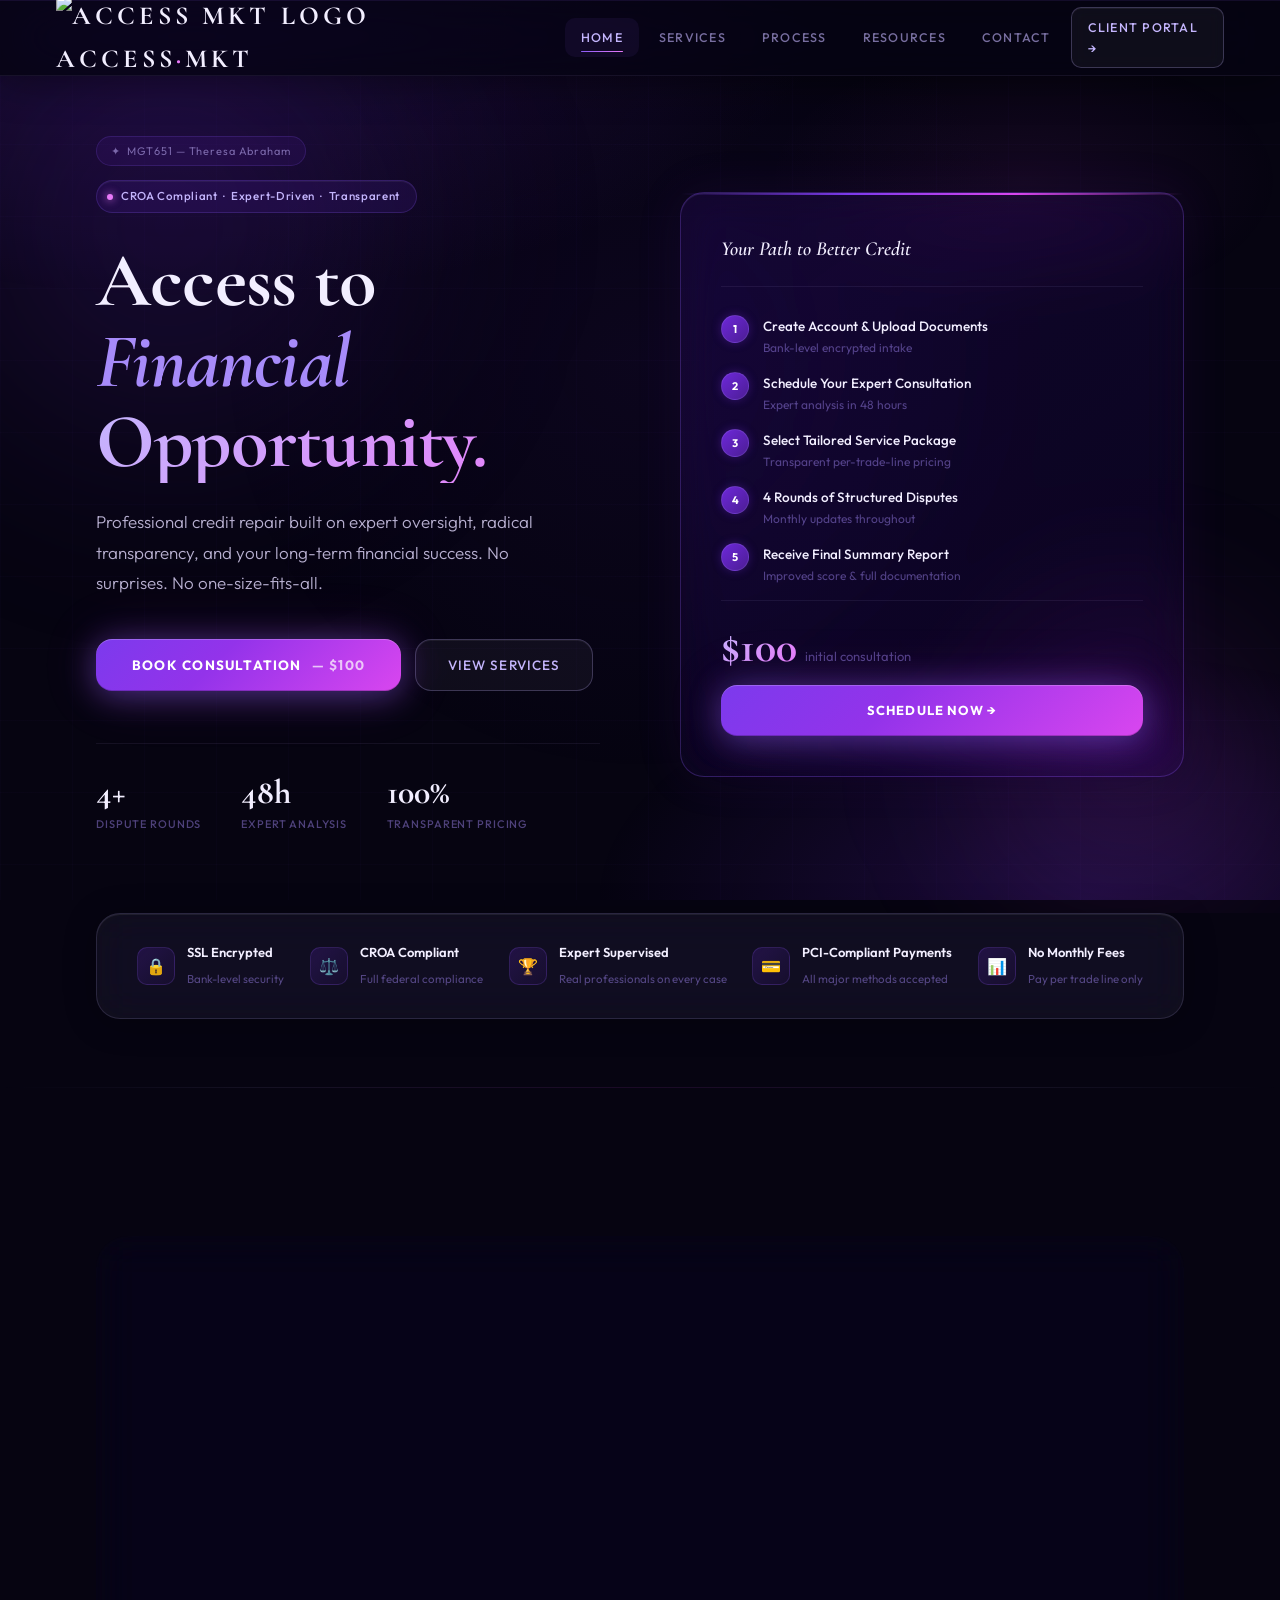
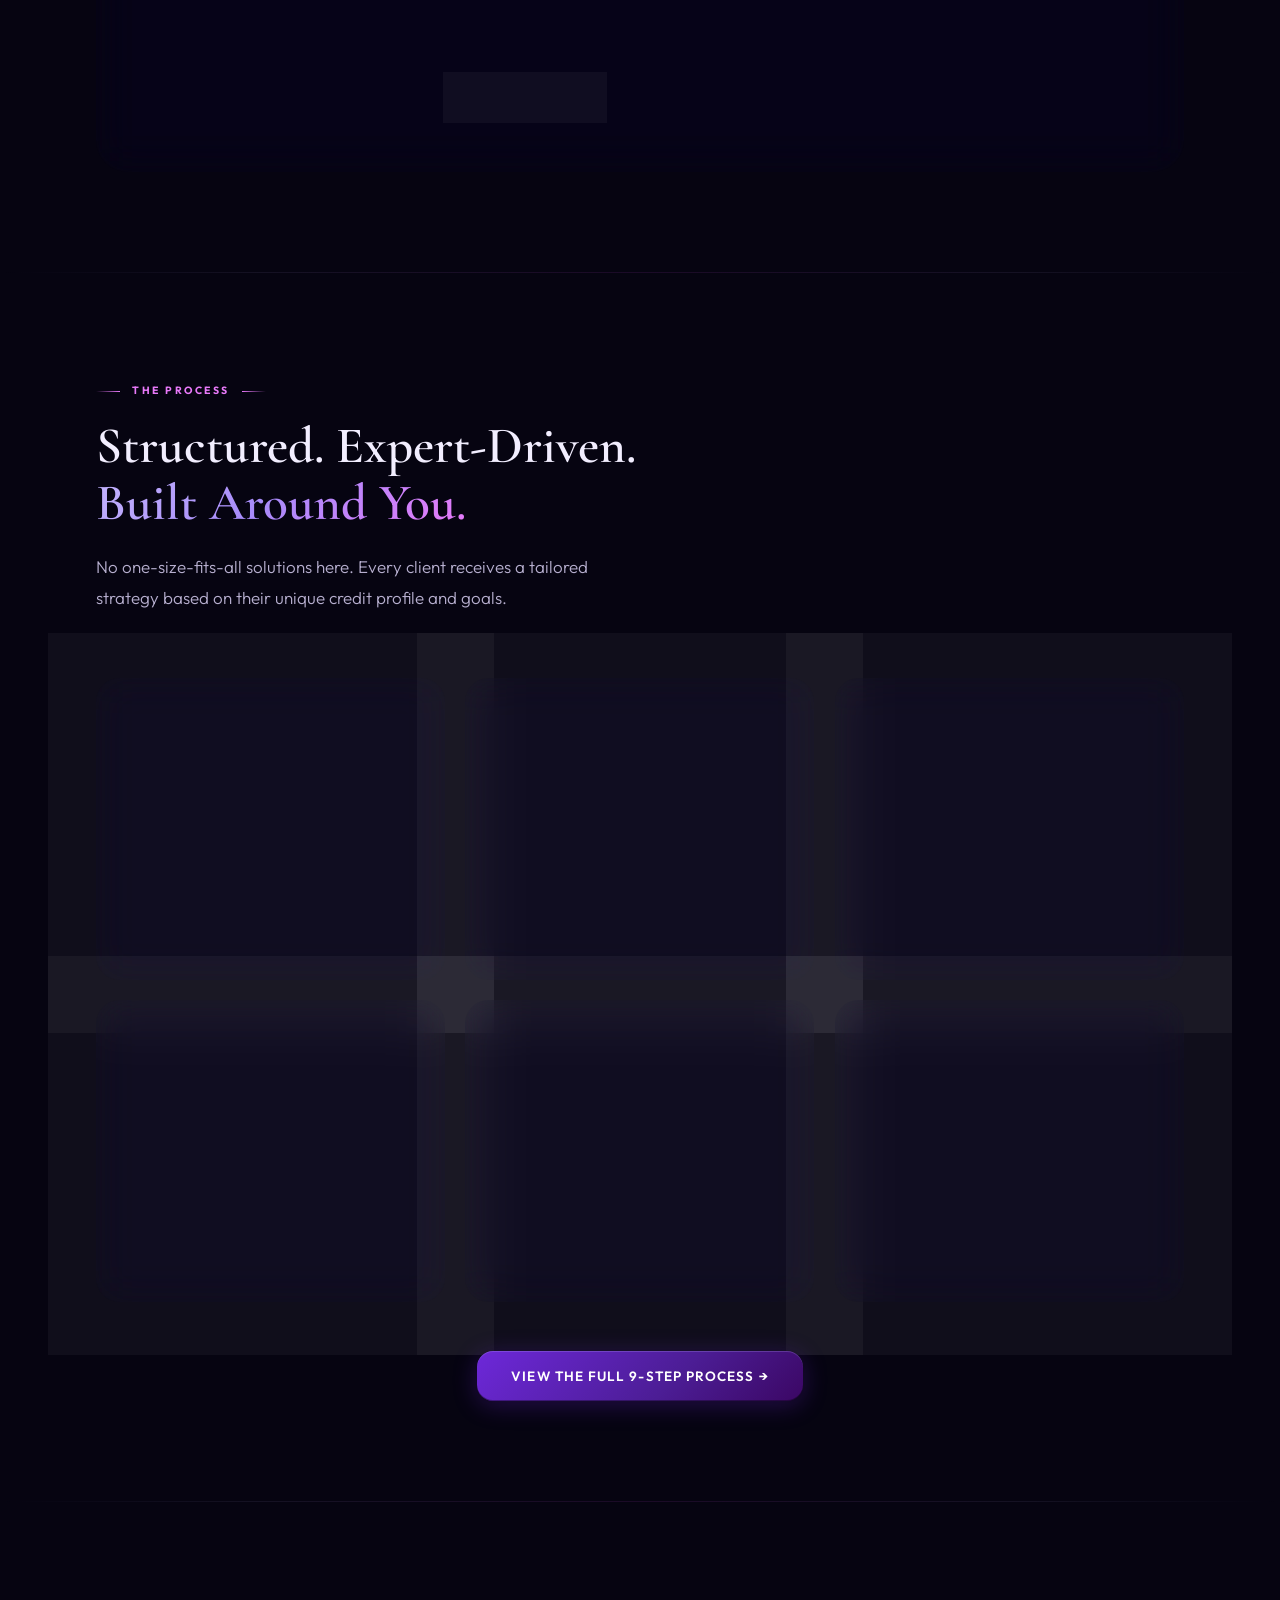
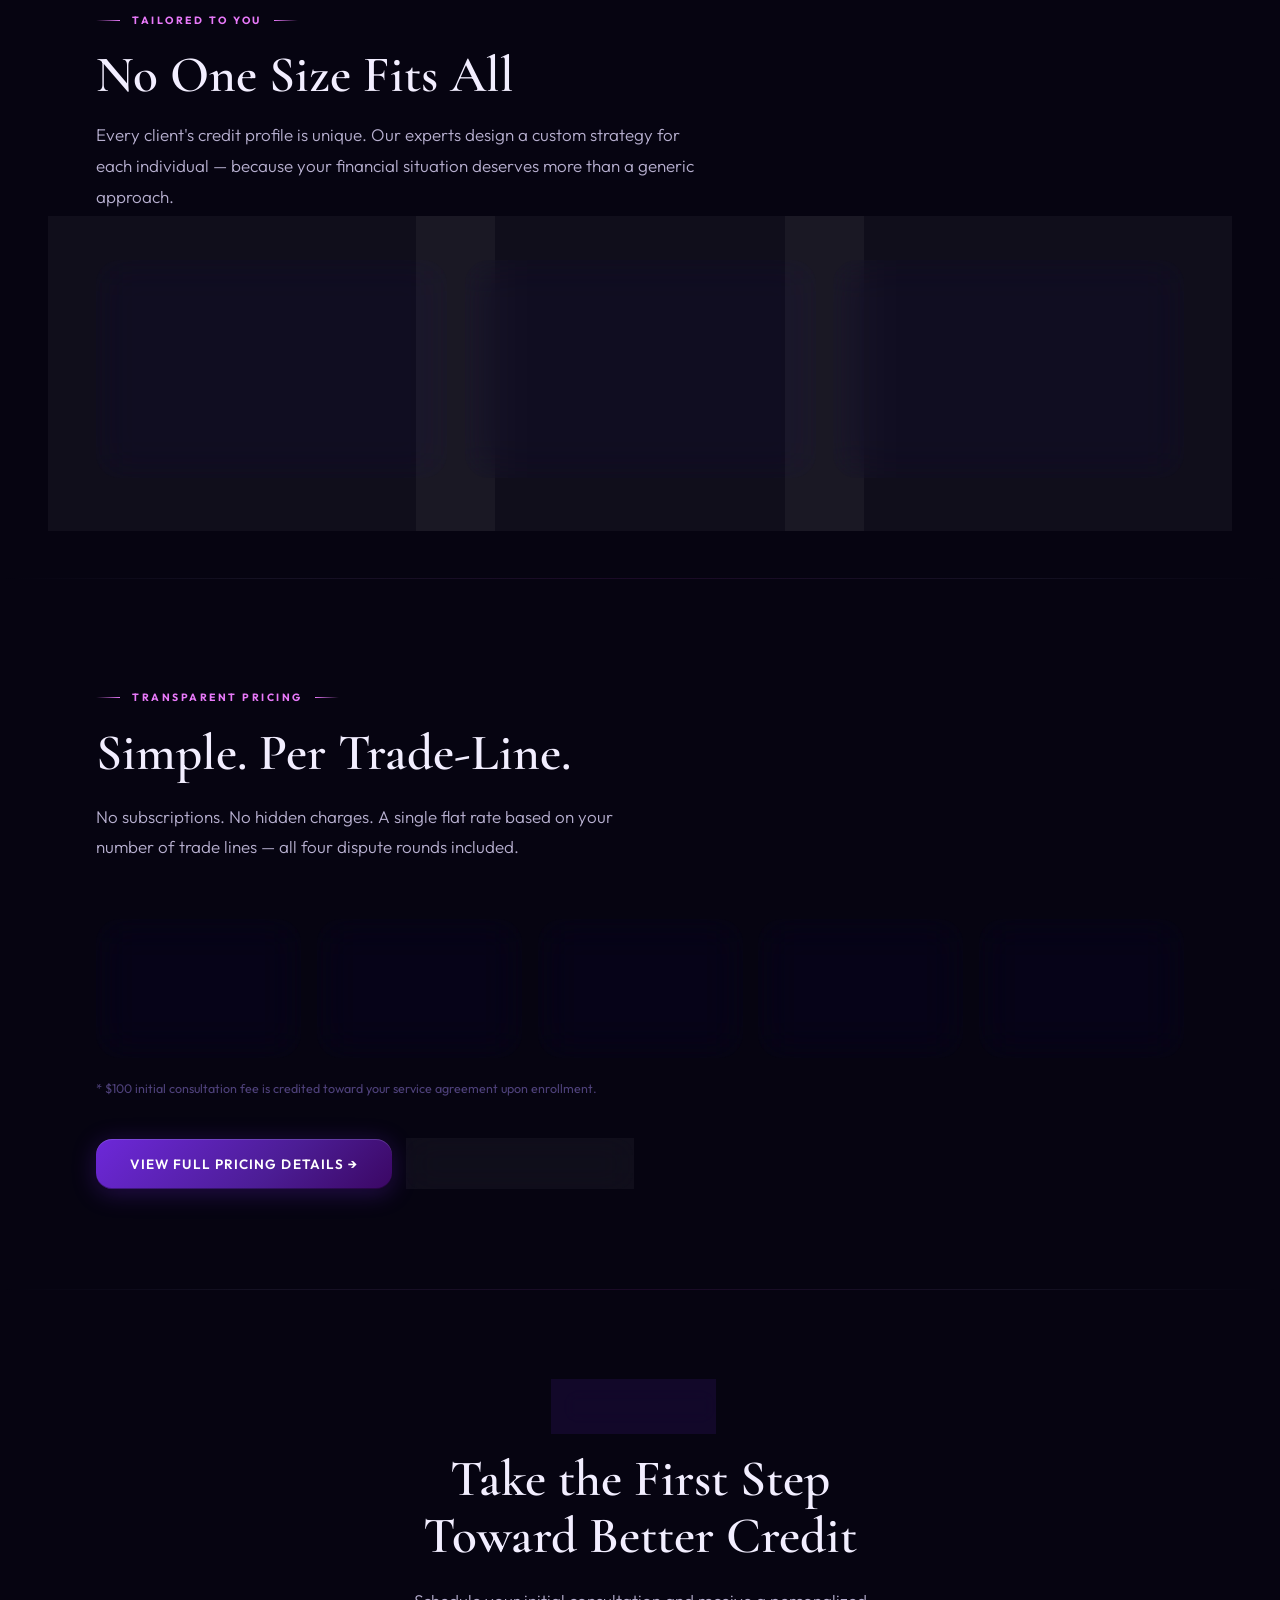
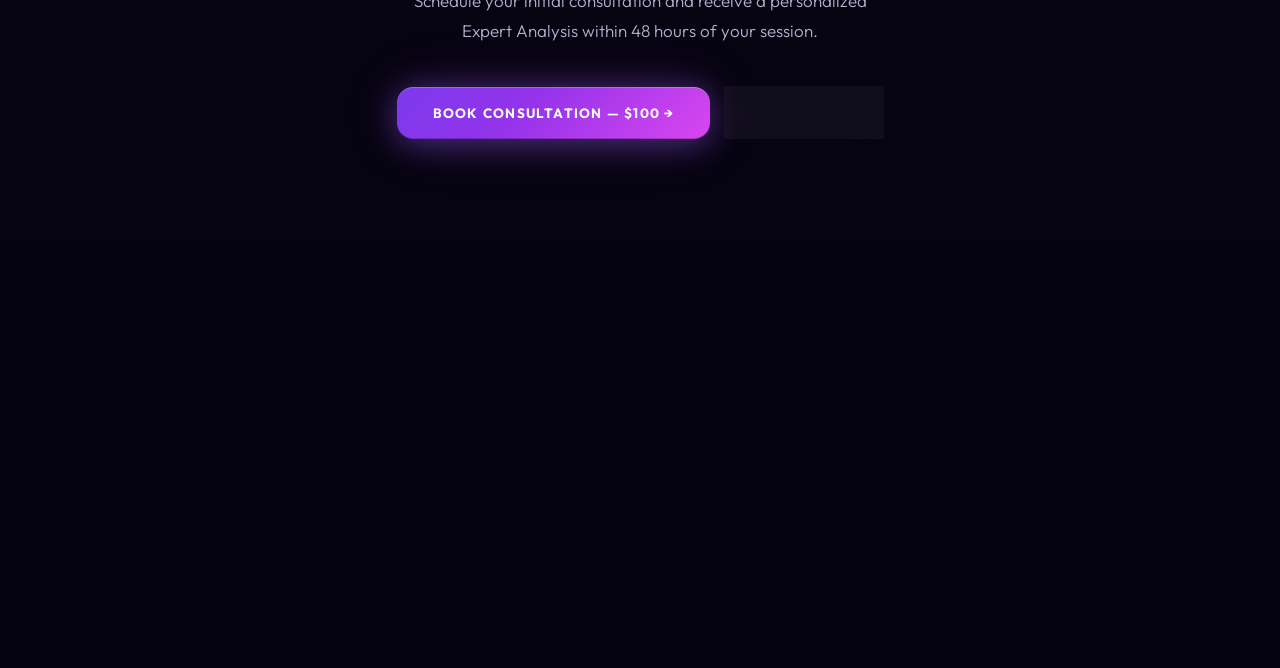
==== commit 4fb34f16: "Update index.html" ====
--- a/index.html
+++ b/index.html
@@ -72,7 +72,7 @@
 </head>
 <body>
 <nav>
-  <a href="index.html" class="nav-logo">ACCESS<span class="dot">·</span>MKT</a>
+  <a href="index.html" class="nav-logo"><img src="logo.png" class="nav-logo-img" alt="ACCESS MKT Logo"/>ACCESS<span class="dot">·</span>MKT</a>
   <ul class="nav-links">
     <li><a href="index.html" class="active">Home</a></li>
     <li><a href="services.html">Services</a></li>
@@ -93,6 +93,9 @@
       <div class="container">
         <div class="hero-layout">
           <div class="anim">
+            <div style="display:inline-flex;align-items:center;gap:7px;padding:5px 14px;background:rgba(109,40,217,0.10);border:1px solid rgba(139,92,246,0.18);border-radius:100px;font-size:11px;letter-spacing:0.08em;color:rgba(196,181,253,0.55);margin-bottom:14px;">
+              ✦ &nbsp;MGT651 — Theresa Abraham
+            </div>
             <div class="badge" style="margin-bottom:28px;"><span class="badge-dot"></span> CROA Compliant &nbsp;·&nbsp; Expert-Driven &nbsp;·&nbsp; Transparent</div>
             <h1 class="display">Access to<br/><span class="italic">Financial</span><br/><span class="highlight">Opportunity.</span></h1>
             <p class="hero-desc">Professional credit repair built on expert oversight, radical transparency, and your long-term financial success. No surprises. No one-size-fits-all.</p>
@@ -292,7 +295,7 @@
   <div class="footer-inner">
     <div class="footer-grid">
       <div>
-        <a href="index.html" class="nav-logo" style="font-size:22px;">ACCESS<span class="dot">·</span>MKT</a>
+        <a href="index.html" class="nav-logo" style="font-size:22px;"><img src="logo.png" class="nav-logo-img" alt="ACCESS MKT Logo"/>ACCESS<span class="dot">·</span>MKT</a>
         <p class="footer-brand-desc">Making credit repair accessible, transparent, and expert-driven for every client.</p>
       </div>
       <div>
@@ -326,6 +329,7 @@
     </div>
     <div class="footer-bottom">
       <p>&copy; 2025 ACCESS Marketplace. All rights reserved.</p>
+      <p style="font-size:11.5px; color:rgba(167,139,250,0.35); margin-top:6px; letter-spacing:0.06em;">Project by <span style="color:rgba(196,181,253,0.55); font-weight:600;">MGT651 — Theresa Abraham</span></p>
       <div class="trust-chips">
         <span class="trust-chip">CROA Compliant</span>
         <span class="trust-chip">PCI-DSS Secure</span>
--- a/styles.css
+++ b/styles.css
@@ -41,6 +41,7 @@
   --r-sm: 10px;
   --r-md: 16px;
   --r-lg: 24px;
+  --r-xl: 32px;
 }
 
 *, *::before, *::after { box-sizing: border-box; margin: 0; padding: 0; }
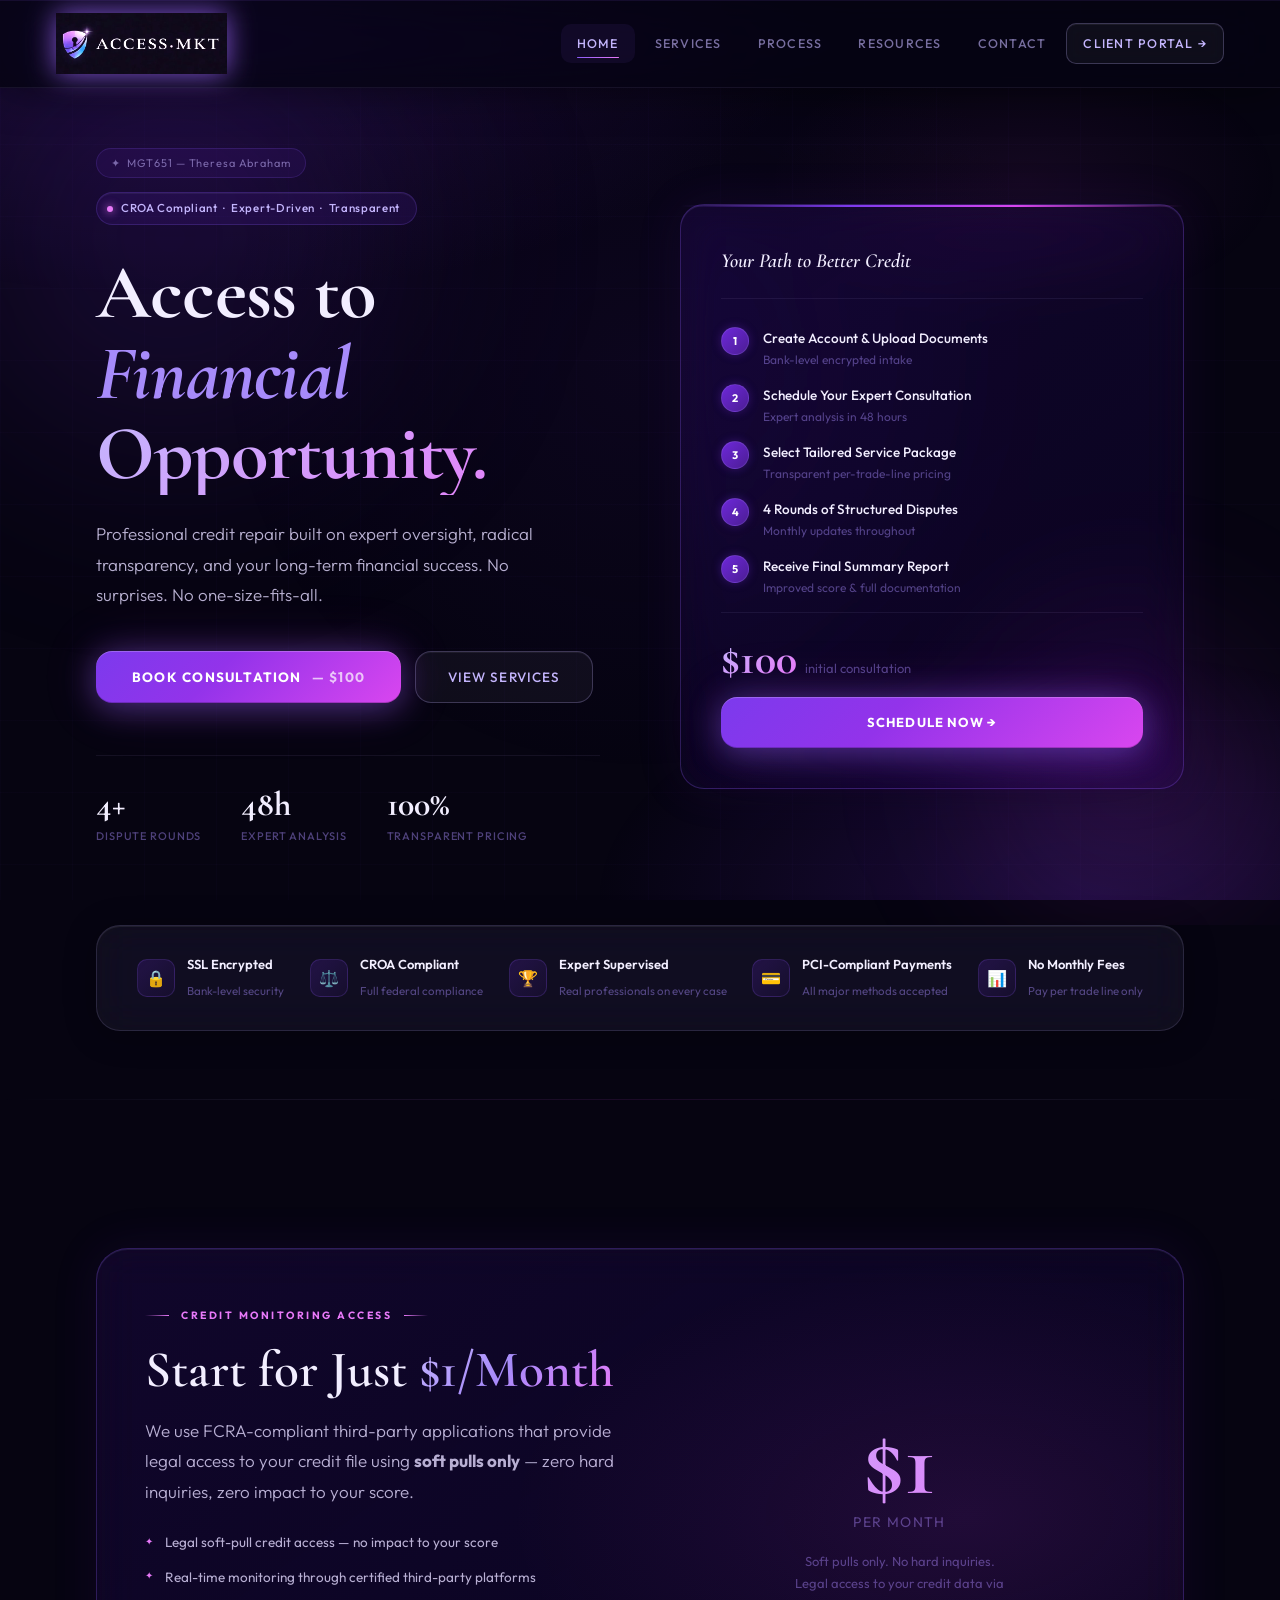
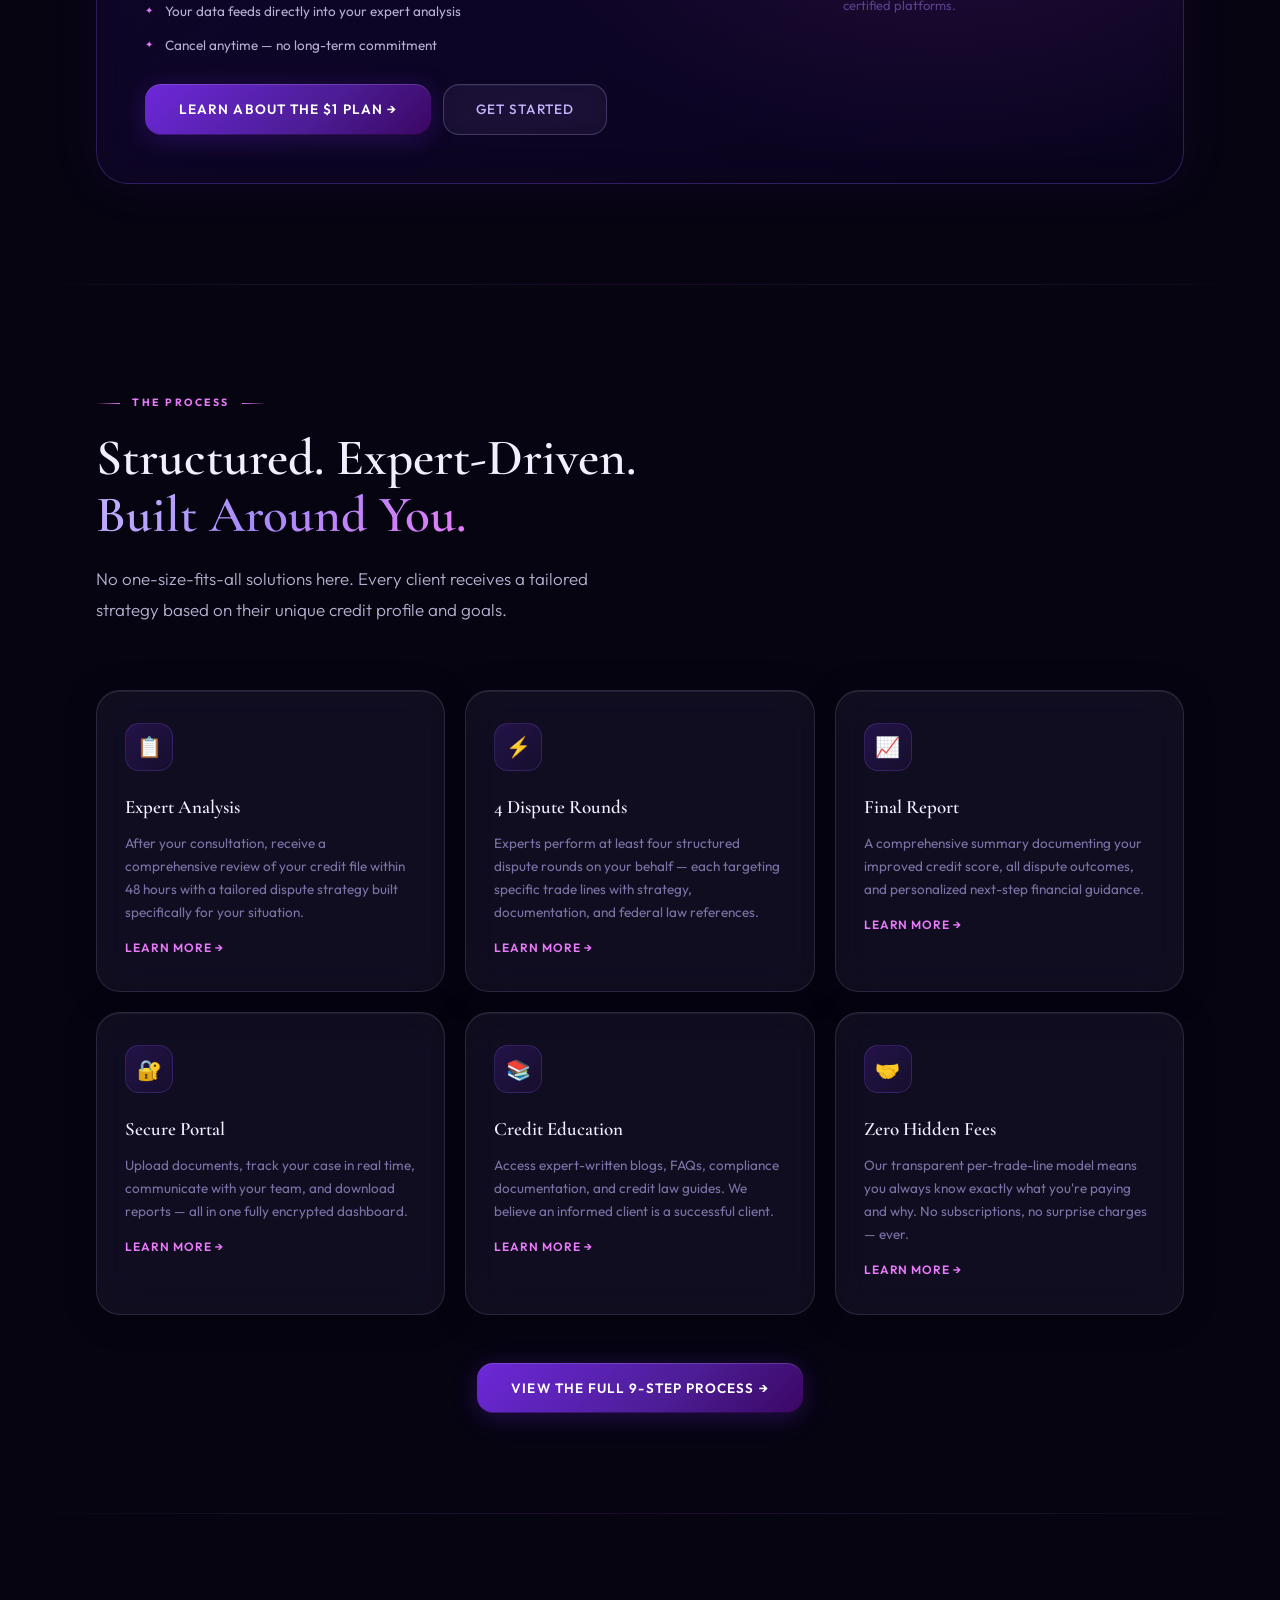
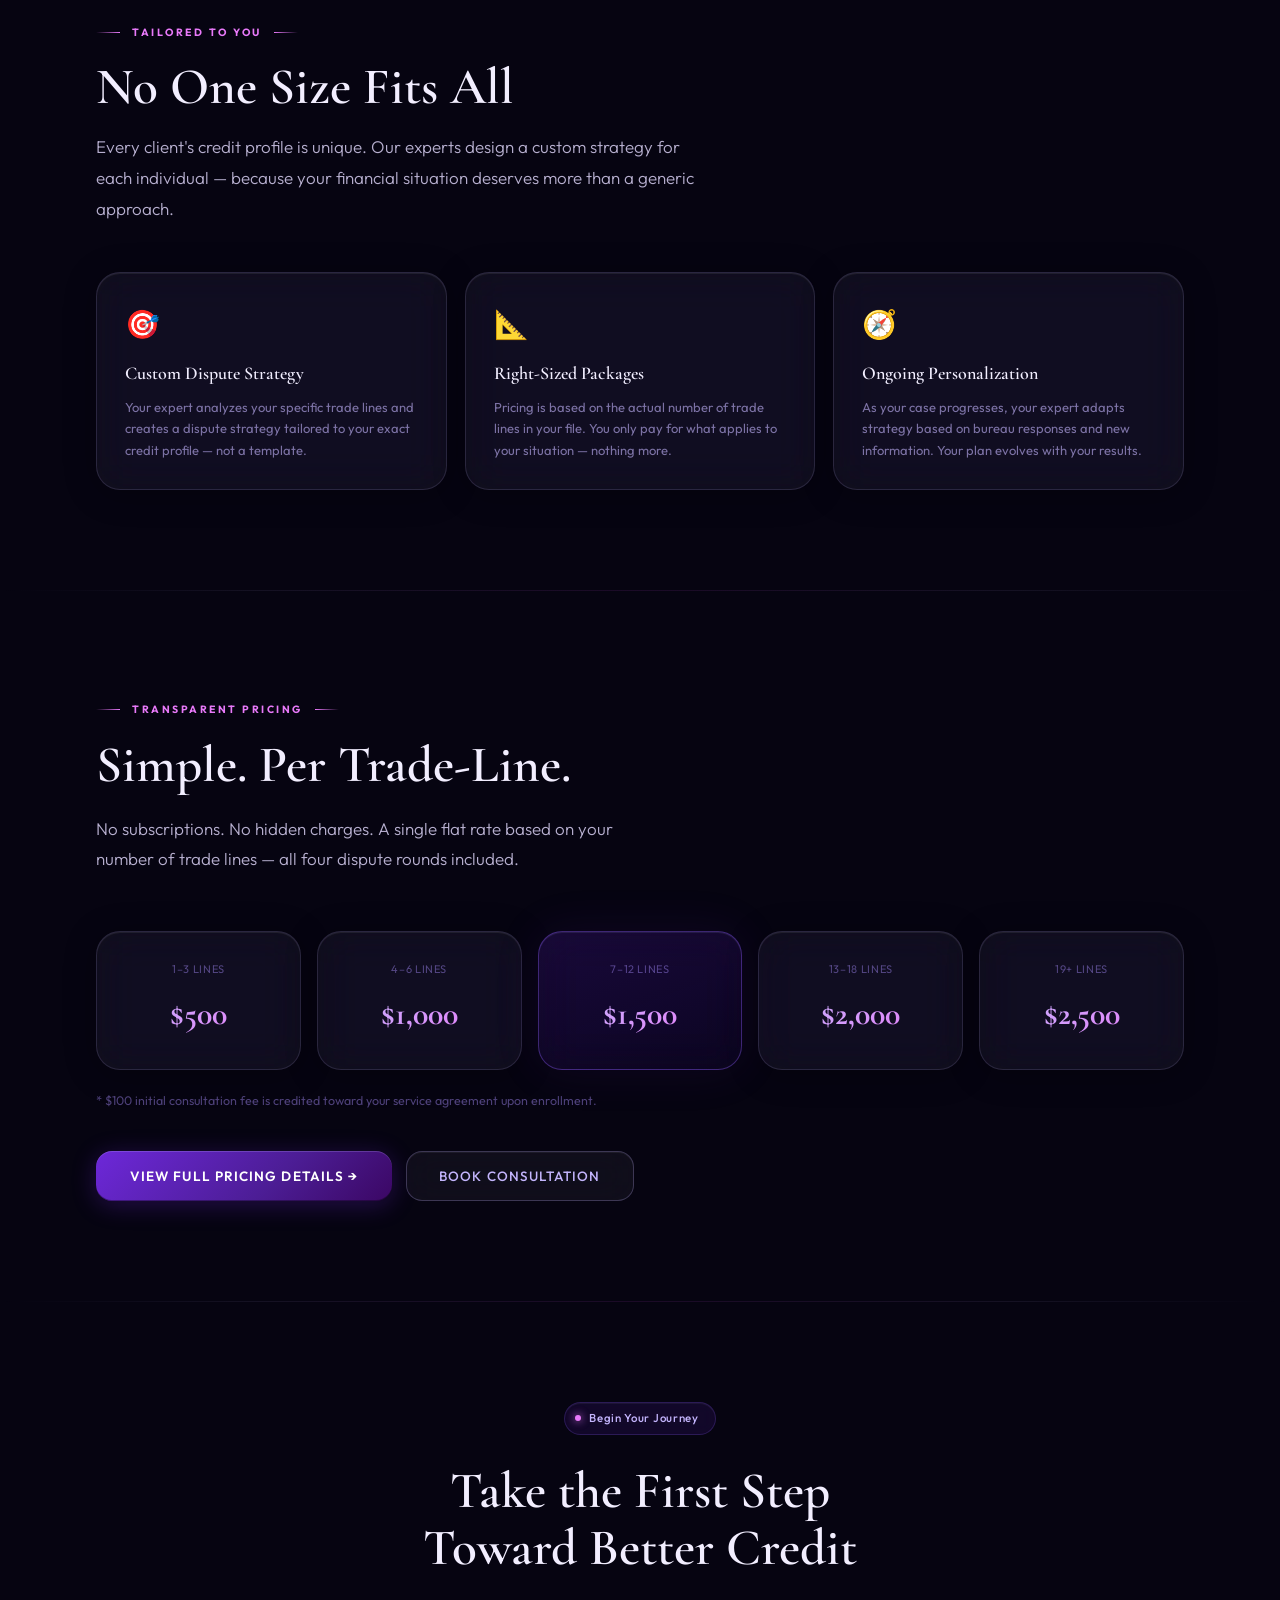
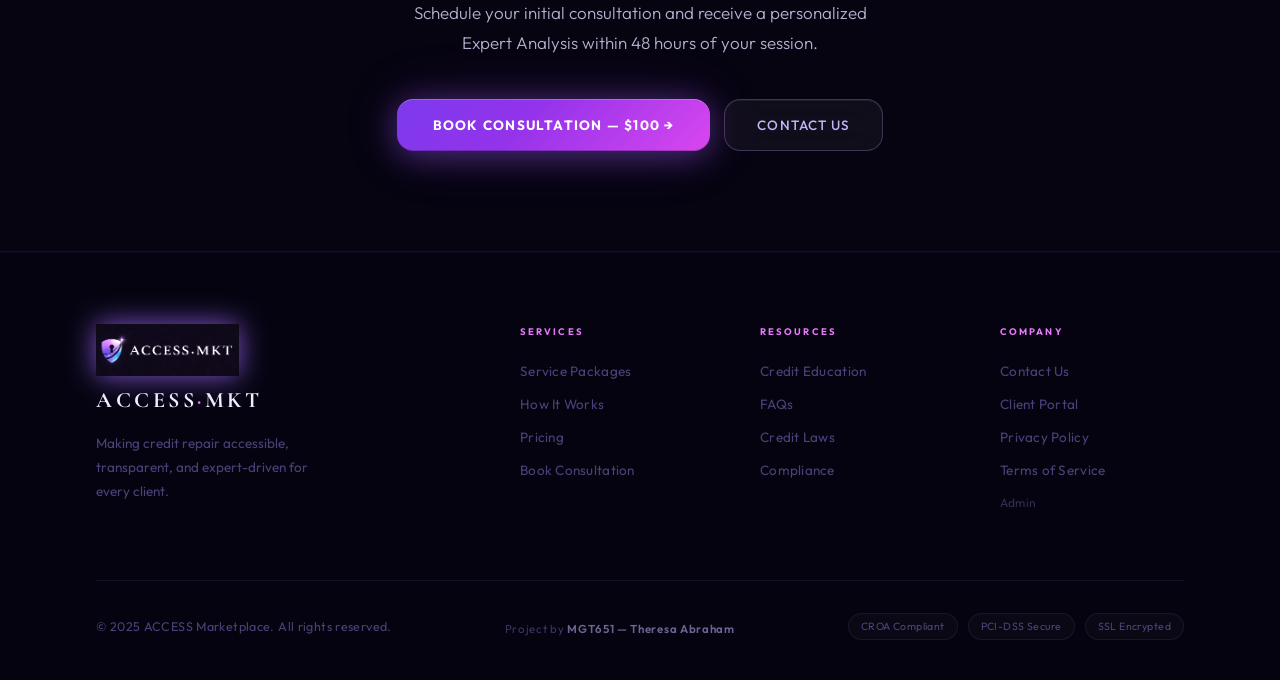
==== commit 4225a8ec: "Update index.html" ====
--- a/index.html
+++ b/index.html
@@ -72,7 +72,7 @@
 </head>
 <body>
 <nav>
-  <a href="index.html" class="nav-logo"><img src="logo.png" class="nav-logo-img" alt="ACCESS MKT Logo"/>ACCESS<span class="dot">·</span>MKT</a>
+  <a href="index.html" class="nav-logo"><img src="logo.png" class="nav-logo-img" alt="ACCESS MKT Logo"/></a>
   <ul class="nav-links">
     <li><a href="index.html" class="active">Home</a></li>
     <li><a href="services.html">Services</a></li>
@@ -295,7 +295,10 @@
   <div class="footer-inner">
     <div class="footer-grid">
       <div>
-        <a href="index.html" class="nav-logo" style="font-size:22px;"><img src="logo.png" class="nav-logo-img" alt="ACCESS MKT Logo"/>ACCESS<span class="dot">·</span>MKT</a>
+        <a href="index.html" class="nav-logo" style="font-size:22px;flex-direction:column;align-items:flex-start;gap:6px;">
+          <img src="logo.png" class="nav-logo-img" alt="ACCESS MKT Logo" style="height:52px;width:auto;"/>
+          <span>ACCESS<span class="dot">·</span>MKT</span>
+        </a>
         <p class="footer-brand-desc">Making credit repair accessible, transparent, and expert-driven for every client.</p>
       </div>
       <div>
--- a/styles.css
+++ b/styles.css
@@ -37,7 +37,7 @@
   --glow-p:     rgba(109, 40, 217, 0.45);
   --glow-p-sm:  rgba(109, 40, 217, 0.25);
   --glow-pk:    rgba(232, 121, 249, 0.30);
-  --nav-h: 76px;
+  --nav-h: 88px;
   --r-sm: 10px;
   --r-md: 16px;
   --r-lg: 24px;
@@ -114,6 +114,17 @@
   letter-spacing: 0.16em;
   text-transform: uppercase;
   transition: color 0.2s;
+  display: flex;
+  align-items: center;
+  gap: 10px;
+}
+
+.nav-logo-img {
+  height: 62px;
+  width: auto;
+  object-fit: contain;
+  filter: drop-shadow(0 0 14px rgba(139,92,246,0.80)) brightness(1.15);
+  flex-shrink: 0;
 }
 
 .nav-logo .dot {
